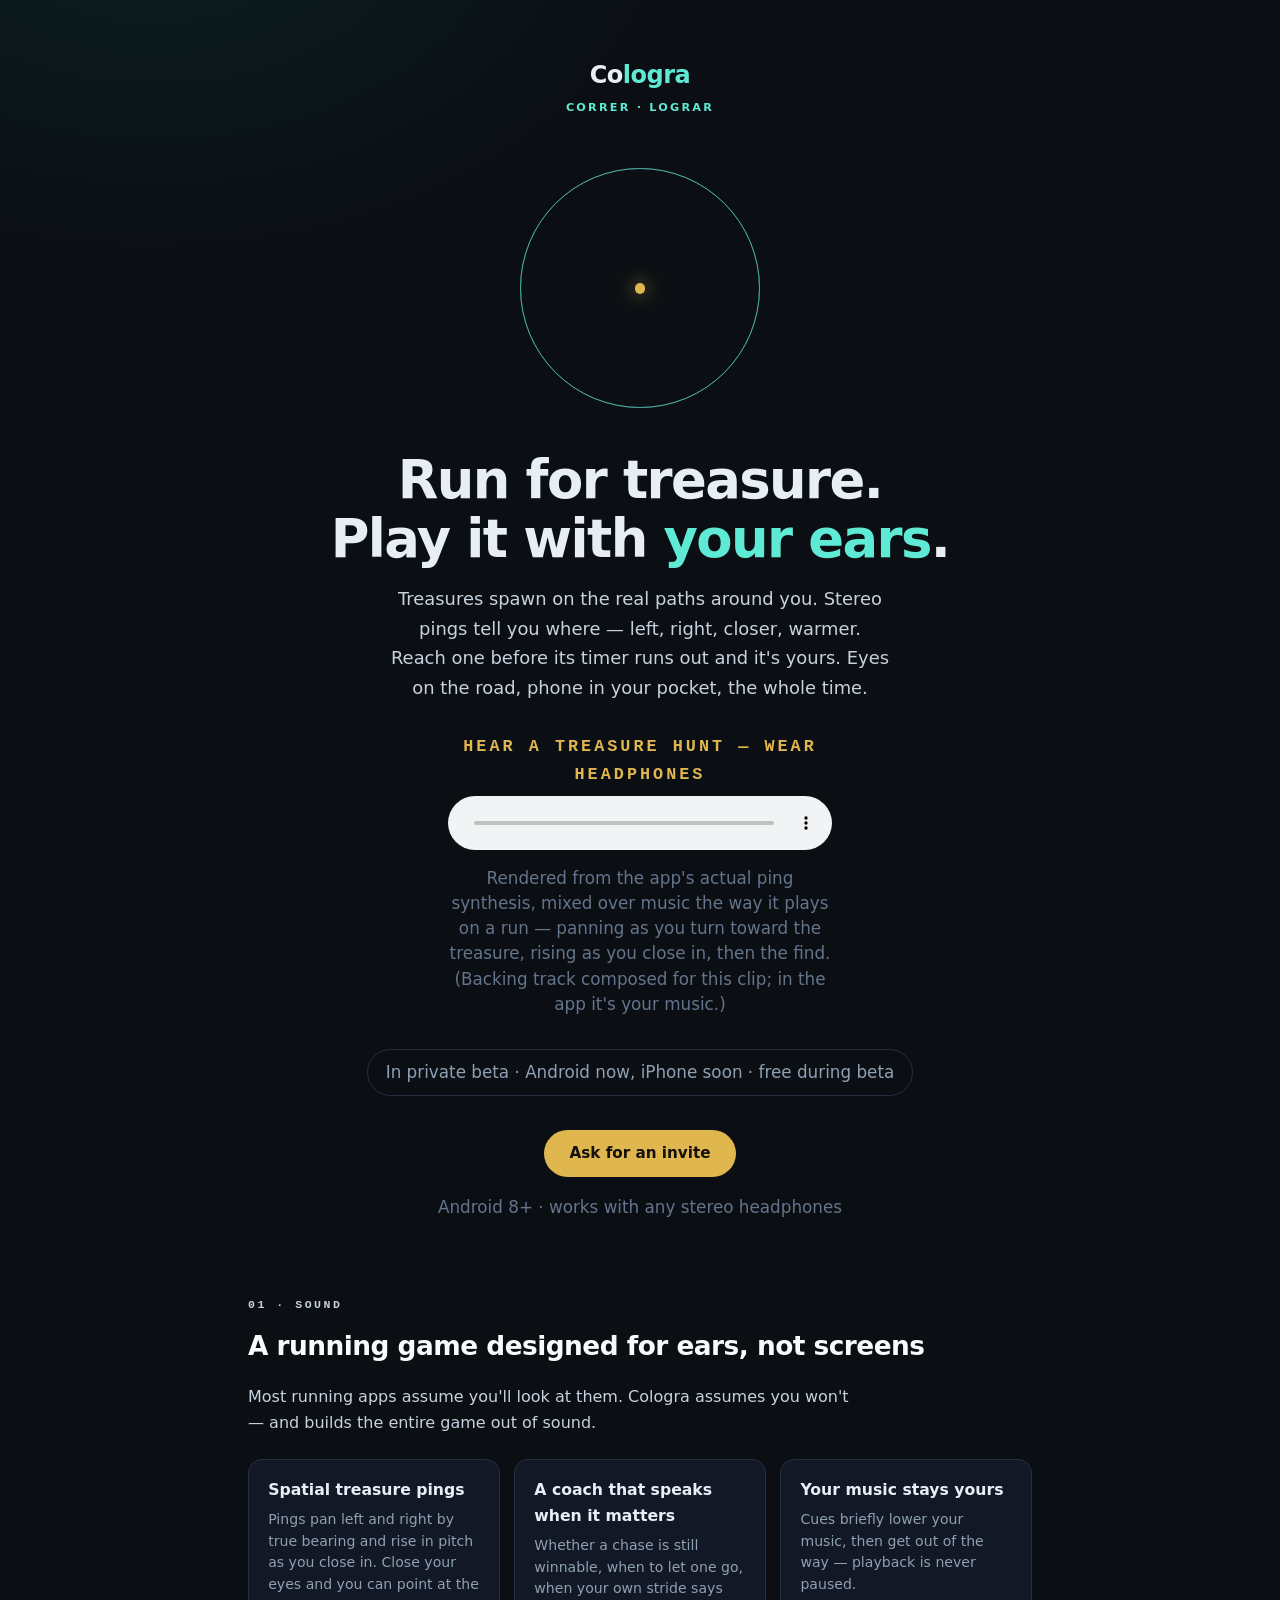
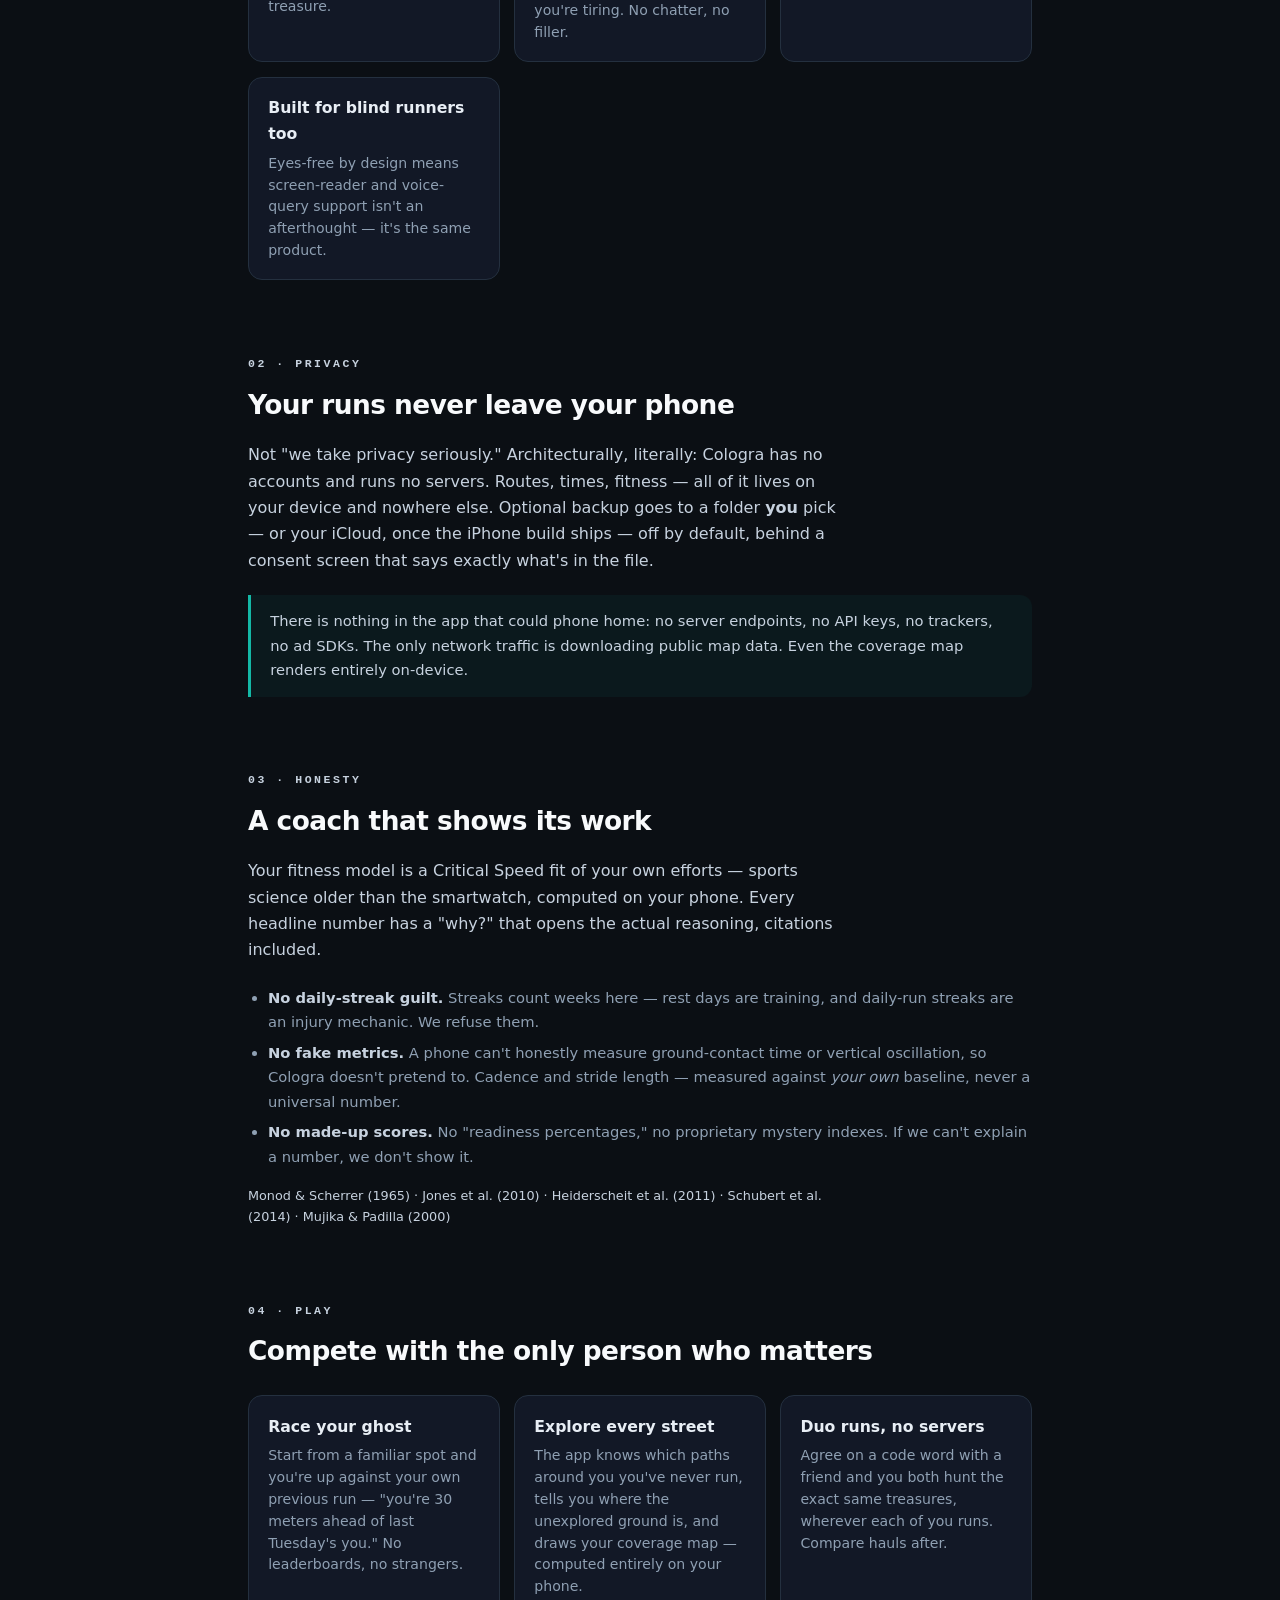
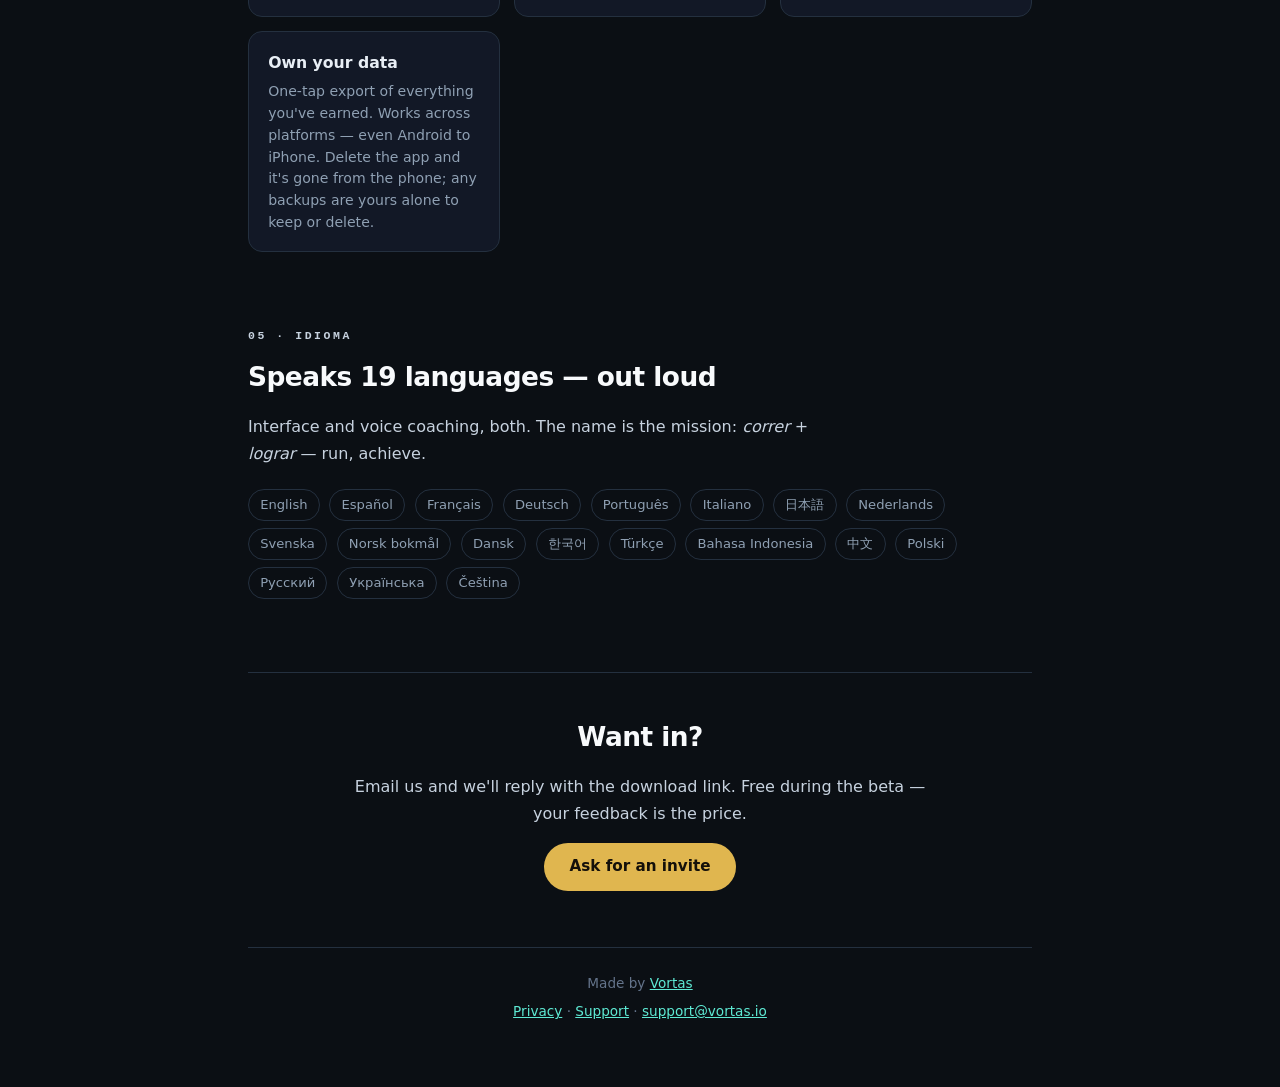
==== index.html @ 77802e65 "Revert demo to v2 (no voice) until a premium TTS voice is available" ====
<!doctype html>
<html lang="en" class="bp">
<head>
  <meta charset="utf-8">
  <meta name="viewport" content="width=device-width, initial-scale=1">
  <title>Cologra — Run for treasure. Play it with your ears.</title>
  <meta name="description" content="An audio-first running game: treasures on real paths, a coach that tells the truth, and a promise no big fitness app can make — your runs never leave your phone.">
  <link rel="icon" href="data:image/svg+xml,%3Csvg xmlns='http://www.w3.org/2000/svg' viewBox='0 0 32 32'%3E%3Ccircle cx='16' cy='16' r='13' fill='none' stroke='%235eead4' stroke-width='2'/%3E%3Ccircle cx='16' cy='16' r='7' fill='none' stroke='%235eead4' stroke-width='1.4' opacity='.5'/%3E%3Ccircle cx='16' cy='16' r='2.6' fill='%23e0b64f'/%3E%3C/svg%3E">
  <meta property="og:title" content="Cologra — Run for treasure. Play it with your ears.">
  <meta property="og:description" content="An audio-first running game: treasures on real paths, stereo pings that guide you in, and your runs never leave your phone.">
  <meta property="og:image" content="https://cologra.vortas.io/og.png">
  <meta property="og:url" content="https://cologra.vortas.io/">
  <meta name="twitter:card" content="summary_large_image">
  <link rel="stylesheet" href="/style.css">
</head>
<body>
<main>
  <header class="site" style="text-align:center">
    <a class="brand" href="/">Co<span>logra</span><span class="tagline">correr · lograr</span></a>
  </header>

  <div class="hero">
    <div class="radar" aria-hidden="true">
      <div class="ring"></div><div class="ring"></div><div class="ring"></div>
      <div class="dot"></div>
    </div>
    <h1>Run for treasure.<br>Play it with <em>your ears</em>.</h1>
    <p class="lede">Treasures spawn on the real paths around you. Stereo pings tell you where —
    left, right, closer, warmer. Reach one before its timer runs out and it's yours.
    Eyes on the road, phone in your pocket, the whole time.</p>
    <div class="demo">
      <p class="demo-label">Hear a treasure hunt — wear headphones</p>
      <audio controls preload="none" src="/demo.m4a"></audio>
      <p class="demo-sub">Rendered from the app's actual ping synthesis, mixed over music the way it plays on a run — panning as you turn toward the treasure, rising as you close in, then the find. (Backing track composed for this clip; in the app it's your music.)</p>
    </div>
    <p class="beta">In private beta · Android now, iPhone soon · free during beta</p>
    <p><a class="cta-btn" href="mailto:support@vortas.io?subject=Cologra%20beta%20invite&body=Phone%20model%3A%20%0AAndroid%20version%3A%20">Ask for an invite</a></p>
    <p class="reqs">Android 8+ · works with any stereo headphones</p>
  </div>

  <section class="block">
    <p class="eyebrow">01 · Sound</p>
    <h2>A running game designed for ears, not screens</h2>
    <p>Most running apps assume you'll look at them. Cologra assumes you won't — and builds
    the entire game out of sound.</p>
    <div class="cards">
      <div class="card"><h3>Spatial treasure pings</h3><p>Pings pan left and right by true bearing and rise in pitch as you close in. Close your eyes and you can point at the treasure.</p></div>
      <div class="card"><h3>A coach that speaks when it matters</h3><p>Whether a chase is still winnable, when to let one go, when your own stride says you're tiring. No chatter, no filler.</p></div>
      <div class="card"><h3>Your music stays yours</h3><p>Cues briefly lower your music, then get out of the way — playback is never paused.</p></div>
      <div class="card"><h3>Built for blind runners too</h3><p>Eyes-free by design means screen-reader and voice-query support isn't an afterthought — it's the same product.</p></div>
    </div>
  </section>

  <section class="block">
    <p class="eyebrow">02 · Privacy</p>
    <h2>Your runs never leave your phone</h2>
    <p>Not "we take privacy seriously." Architecturally, literally: Cologra has no accounts and
    runs no servers. Routes, times, fitness — all of it lives on your device and nowhere else.
    Optional backup goes to a folder <strong>you</strong> pick — or your iCloud, once the iPhone
    build ships — off by default, behind a consent screen that says exactly what's in the file.</p>
    <div class="proof">There is nothing in the app that could phone home: no server endpoints,
    no API keys, no trackers, no ad SDKs. The only network traffic is downloading public map
    data. Even the coverage map renders entirely on-device.</div>
  </section>

  <section class="block">
    <p class="eyebrow">03 · Honesty</p>
    <h2>A coach that shows its work</h2>
    <p>Your fitness model is a Critical Speed fit of your own efforts — sports science older than
    the smartwatch, computed on your phone. Every headline number has a "why?" that opens the
    actual reasoning, citations included.</p>
    <ul class="refuse">
      <li><strong>No daily-streak guilt.</strong> Streaks count weeks here — rest days are training, and daily-run streaks are an injury mechanic. We refuse them.</li>
      <li><strong>No fake metrics.</strong> A phone can't honestly measure ground-contact time or vertical oscillation, so Cologra doesn't pretend to. Cadence and stride length — measured against <em>your own</em> baseline, never a universal number.</li>
      <li><strong>No made-up scores.</strong> No "readiness percentages," no proprietary mystery indexes. If we can't explain a number, we don't show it.</li>
    </ul>
    <p class="cites">Monod &amp; Scherrer (1965) · Jones et al. (2010) · Heiderscheit et al. (2011) · Schubert et al. (2014) · Mujika &amp; Padilla (2000)</p>
  </section>

  <section class="block">
    <p class="eyebrow">04 · Play</p>
    <h2>Compete with the only person who matters</h2>
    <div class="cards">
      <div class="card"><h3>Race your ghost</h3><p>Start from a familiar spot and you're up against your own previous run — "you're 30 meters ahead of last Tuesday's you." No leaderboards, no strangers.</p></div>
      <div class="card"><h3>Explore every street</h3><p>The app knows which paths around you you've never run, tells you where the unexplored ground is, and draws your coverage map — computed entirely on your phone.</p></div>
      <div class="card"><h3>Duo runs, no servers</h3><p>Agree on a code word with a friend and you both hunt the exact same treasures, wherever each of you runs. Compare hauls after.</p></div>
      <div class="card"><h3>Own your data</h3><p>One-tap export of everything you've earned. Works across platforms — even Android to iPhone. Delete the app and it's gone from the phone; any backups are yours alone to keep or delete.</p></div>
    </div>
  </section>

  <section class="block">
    <p class="eyebrow">05 · Idioma</p>
    <h2>Speaks 19 languages — out loud</h2>
    <p>Interface and voice coaching, both. The name is the mission: <em>correr</em> + <em>lograr</em> — run, achieve.</p>
    <div class="langs">
      <span>English</span><span>Español</span><span>Français</span><span>Deutsch</span><span>Português</span>
      <span>Italiano</span><span>日本語</span><span>Nederlands</span><span>Svenska</span><span>Norsk bokmål</span>
      <span>Dansk</span><span>한국어</span><span>Türkçe</span><span>Bahasa Indonesia</span><span>中文</span>
      <span>Polski</span><span>Русский</span><span>Українська</span><span>Čeština</span>
    </div>
  </section>

  <section class="block closing">
    <h2>Want in?</h2>
    <p>Email us and we'll reply with the download link. Free during the beta — your feedback is the price.</p>
    <p><a class="cta-btn" href="mailto:support@vortas.io?subject=Cologra%20beta%20invite&body=Phone%20model%3A%20%0AAndroid%20version%3A%20">Ask for an invite</a></p>
  </section>

  <footer>
    <p>Made by <a href="https://vortas.io">Vortas</a></p>
    <a href="/privacy/">Privacy</a> · <a href="/support/">Support</a> · <a href="mailto:support@vortas.io">support@vortas.io</a>
  </footer>
</main>
</body>
</html>
---- style.css ----
/* Cologra site — mirrors the app theme (packages/shared/src/theme.ts).
   Design: dark field, teal = motion, gold = treasure. One bold move (the radar hero);
   everything else quiet. System stack + mono eyebrows; no webfonts, no external assets. */
:root {
  --bg: #0b0f14; --bg-deep: #0a0e13; --surface: #121826; --line: #24303f;
  --ink: #e8eef5; --ink-soft: #c7d2df; --dim: #8fa0b3; --faint: #64748b;
  --teal: #14b8a6; --teal-bright: #5eead4; --gold: #e0b64f;
}
* { box-sizing: border-box; }
html { scroll-behavior: smooth; }
html, body { margin: 0; padding: 0; }
body {
  background: var(--bg); color: var(--ink);
  font-family: system-ui, -apple-system, 'Segoe UI', Roboto, sans-serif;
  line-height: 1.65;
  background-image: radial-gradient(55rem 38rem at 12% -12%, rgba(20, 184, 166, 0.10), transparent 60%);
  background-attachment: fixed;
}
main { max-width: 46rem; margin: 0 auto; padding: 3.5rem 1.5rem 4rem; }
a { color: var(--teal-bright); }
.brand { text-decoration: none; color: var(--ink); font-weight: 700; font-size: 1.5rem; letter-spacing: -0.02em; }
.brand span { color: var(--teal-bright); }
.tagline { display: block; font-size: 0.7rem; font-weight: 600; letter-spacing: 0.2em; text-transform: uppercase; color: rgba(45, 212, 191, 0.8); margin-top: 0.2rem; }
header.site { margin-bottom: 2.5rem; }
h1 { font-size: 2rem; letter-spacing: -0.02em; margin: 0 0 0.25rem; }
.updated { color: var(--dim); font-size: 0.85rem; margin: 0 0 2.5rem; }
h2 { font-size: 1.1rem; margin: 2.2rem 0 0.5rem; color: #f8fafc; }
ul { padding-left: 1.25rem; margin: 0.5rem 0; }
li { margin-top: 0.4rem; }
footer { margin-top: 3.5rem; border-top: 1px solid var(--line); padding-top: 1.5rem; font-size: 0.85rem; color: var(--faint); }
.hero p { font-size: 1.05rem; }
.quiet { color: var(--dim); }

/* ── Brand page ─────────────────────────────────────────────────────────── */
.bp main { max-width: 52rem; }
.radar { position: relative; margin: 3.2rem auto 2.6rem; width: 15rem; height: 15rem; }
.radar .ring { position: absolute; inset: 0; border: 1px solid rgba(94, 234, 212, 0.35); border-radius: 50%; animation: ping 3.2s cubic-bezier(0.2, 0.6, 0.4, 1) infinite; }
.radar .ring:nth-child(2) { animation-delay: 1.07s; }
.radar .ring:nth-child(3) { animation-delay: 2.14s; }
.radar .dot { position: absolute; left: 50%; top: 50%; width: 0.65rem; height: 0.65rem; margin: -0.325rem; border-radius: 50%; background: var(--gold); box-shadow: 0 0 18px rgba(224, 182, 79, 0.8); }
@keyframes ping { 0% { transform: scale(0.08); opacity: 0.9; } 80% { opacity: 0.12; } 100% { transform: scale(1); opacity: 0; } }
@media (prefers-reduced-motion: reduce) { .radar .ring { animation: none; opacity: 0.25; transform: scale(0.55); } .radar .ring:nth-child(2) { transform: scale(0.8); } .radar .ring:nth-child(3) { transform: scale(1); } }
.bp .hero { text-align: center; }
.bp .hero h1 { font-size: clamp(2.2rem, 6vw, 3.3rem); line-height: 1.12; letter-spacing: -0.03em; margin: 0 0 1rem; text-wrap: balance; }
.bp .hero h1 em { font-style: normal; color: var(--teal-bright); }
.bp .hero .lede { font-size: 1.12rem; color: var(--ink-soft); max-width: 34rem; margin: 0 auto; text-wrap: balance; }
.beta { display: inline-block; margin-top: 1.6rem; padding: 0.55rem 1.1rem; border: 1px solid var(--line); border-radius: 999px; color: var(--dim); font-size: 0.85rem; }
.beta a { text-decoration: none; font-weight: 600; }
.eyebrow { font-family: ui-monospace, 'SF Mono', Menlo, monospace; font-size: 0.72rem; font-weight: 600; letter-spacing: 0.22em; text-transform: uppercase; color: var(--teal); margin: 0 0 0.6rem; }
section.block { margin-top: 4.6rem; }
section.block h2 { font-size: 1.65rem; letter-spacing: -0.02em; margin: 0 0 0.8rem; text-wrap: balance; }
section.block > p { color: var(--ink-soft); max-width: 38rem; }
.cards { display: grid; grid-template-columns: repeat(auto-fit, minmax(14.5rem, 1fr)); gap: 0.9rem; margin-top: 1.4rem; }
.card { background: var(--surface); border: 1px solid var(--line); border-radius: 14px; padding: 1.1rem 1.2rem; }
.card h3 { margin: 0 0 0.35rem; font-size: 0.98rem; color: var(--ink); }
.card p { margin: 0; font-size: 0.88rem; color: var(--dim); line-height: 1.55; }
.proof { border-left: 3px solid var(--teal); background: rgba(20, 184, 166, 0.06); border-radius: 0 12px 12px 0; padding: 0.9rem 1.2rem; margin-top: 1.3rem; font-size: 0.92rem; color: var(--ink-soft); }
.proof code { font-family: ui-monospace, 'SF Mono', Menlo, monospace; font-size: 0.85em; color: var(--teal-bright); }
.cites { margin-top: 1rem; font-size: 0.8rem; color: var(--faint); }
.langs { margin-top: 1.4rem; display: flex; flex-wrap: wrap; gap: 0.45rem 0.6rem; }
.langs span { border: 1px solid var(--line); border-radius: 999px; padding: 0.25rem 0.7rem; font-size: 0.82rem; color: var(--dim); }
.refuse { margin-top: 1.4rem; }
.refuse li { color: var(--dim); font-size: 0.92rem; }
.refuse li strong { color: var(--ink-soft); font-weight: 600; }
.bp footer { text-align: center; }
.cta-btn { display: inline-block; background: var(--gold); color: #14100a; font-weight: 700; font-size: 0.95rem; text-decoration: none; border-radius: 999px; padding: 0.7rem 1.6rem; }
.cta-btn:hover { filter: brightness(1.08); }
.reqs { color: var(--faint); font-size: 0.78rem; margin-top: 0.7rem; }
.closing { text-align: center; border-top: 1px solid var(--line); padding-top: 2.6rem; }
.closing p { margin-left: auto; margin-right: auto; }
.bp footer p { margin: 0 0 0.4rem; }
.demo { margin: 1.9rem auto 0.4rem; max-width: 24rem; }
.demo-label { font-family: ui-monospace, 'SF Mono', Menlo, monospace; font-size: 0.72rem; font-weight: 600; letter-spacing: 0.18em; text-transform: uppercase; color: var(--gold); margin: 0 0 0.5rem; }
.demo audio { width: 100%; }
.demo-sub { color: var(--faint); font-size: 0.76rem; margin: 0.45rem 0 0; line-height: 1.5; }
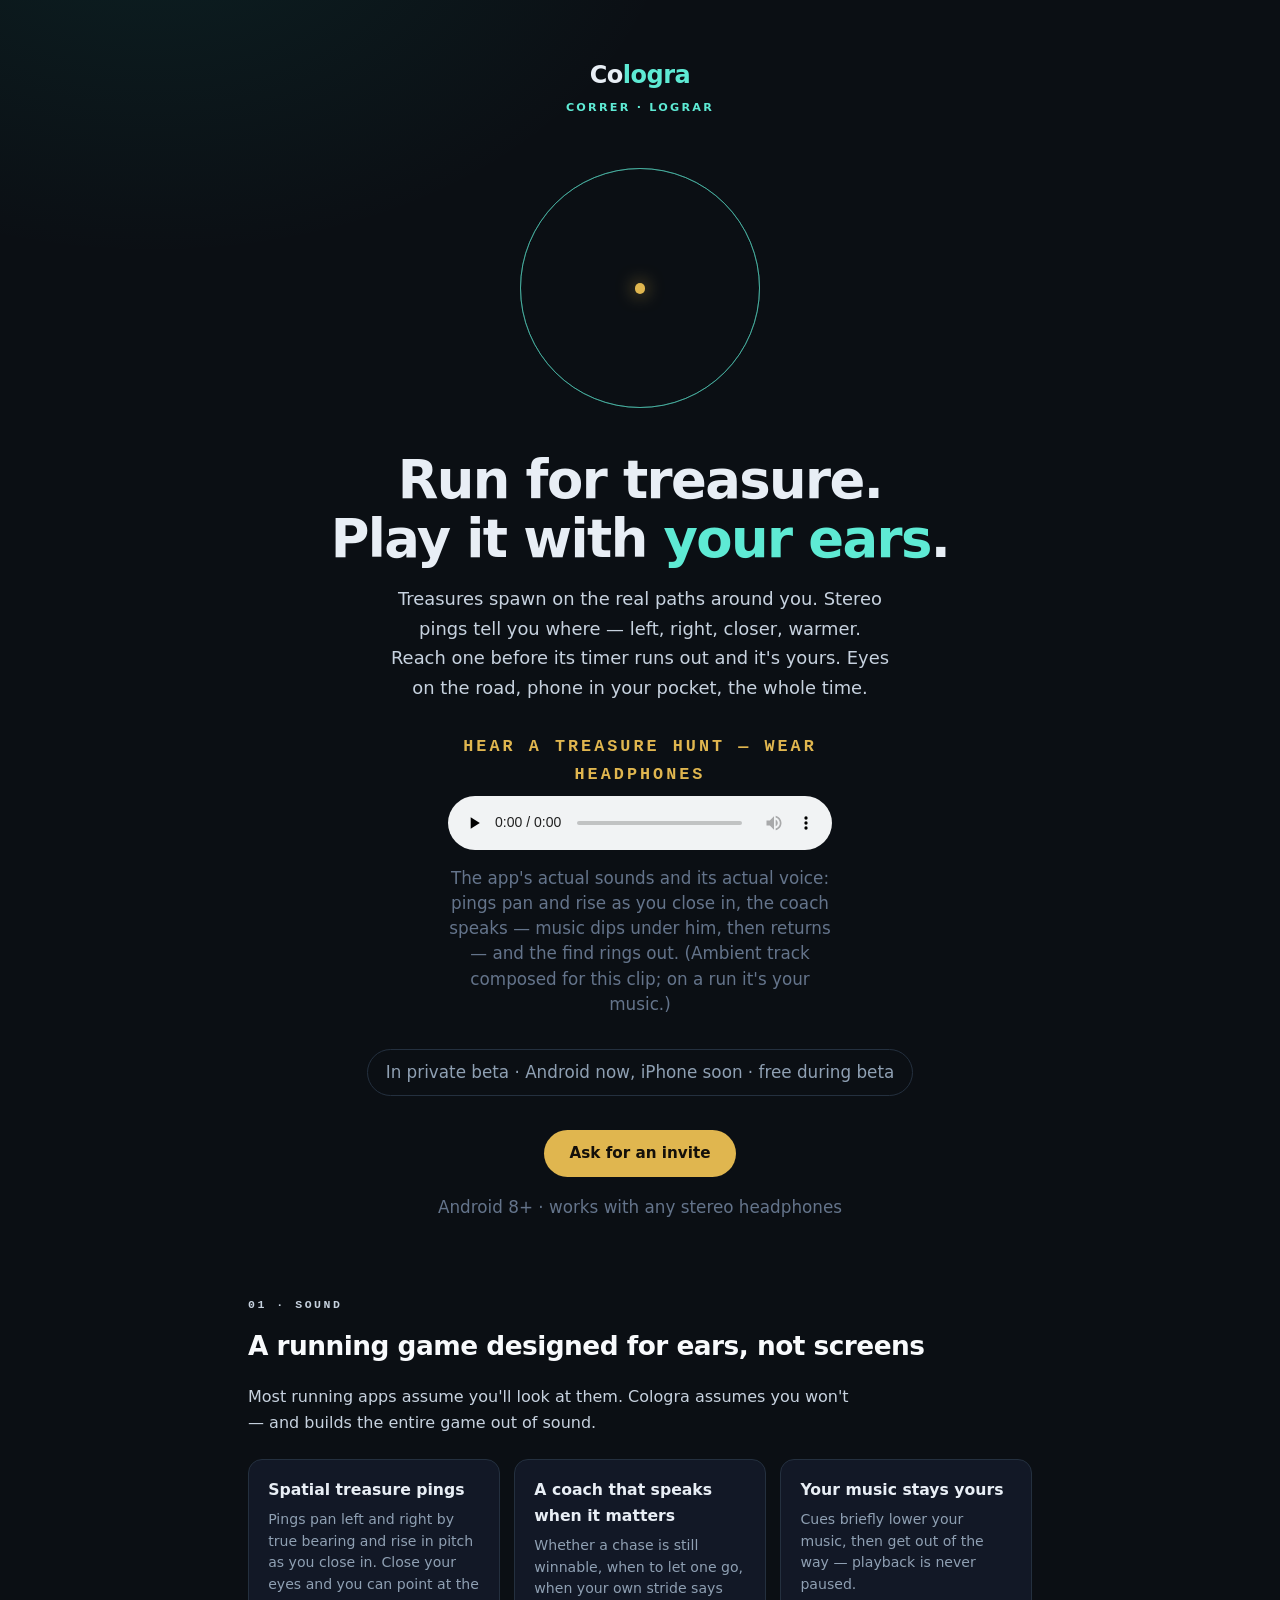
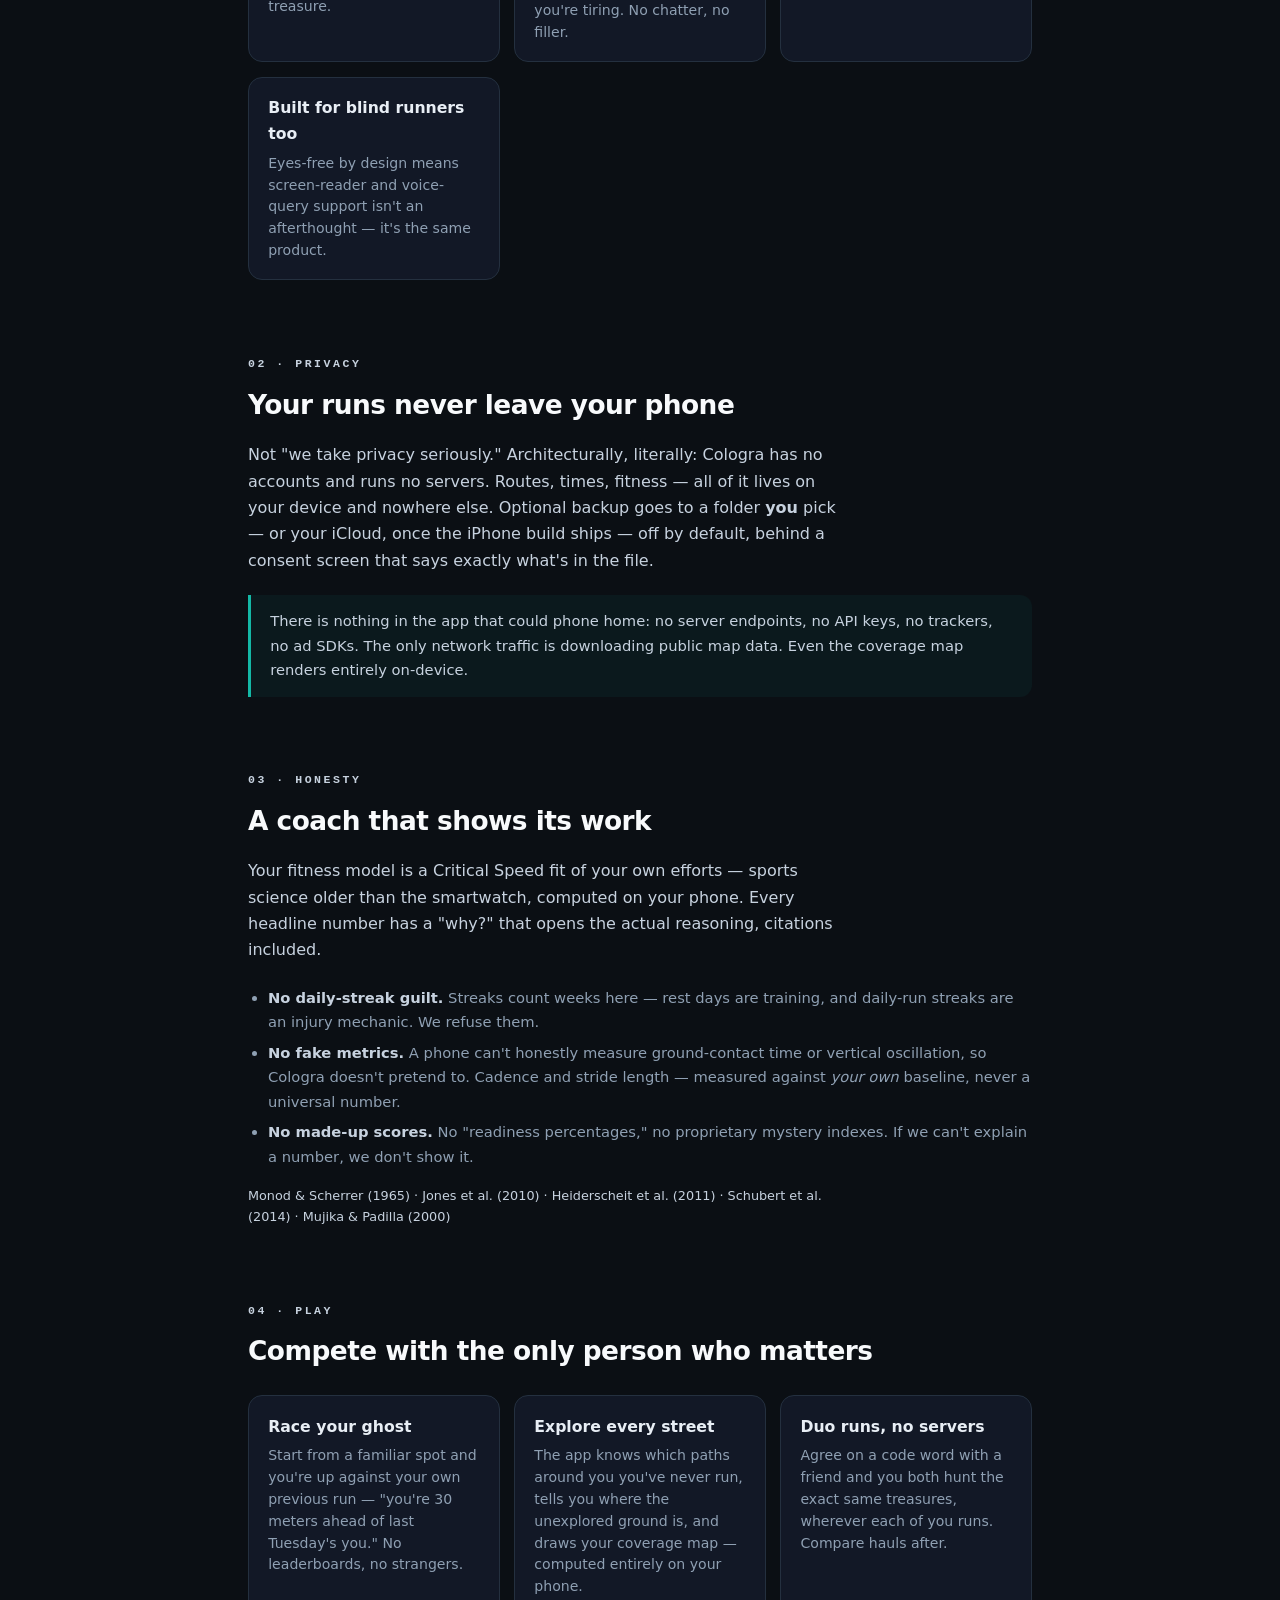
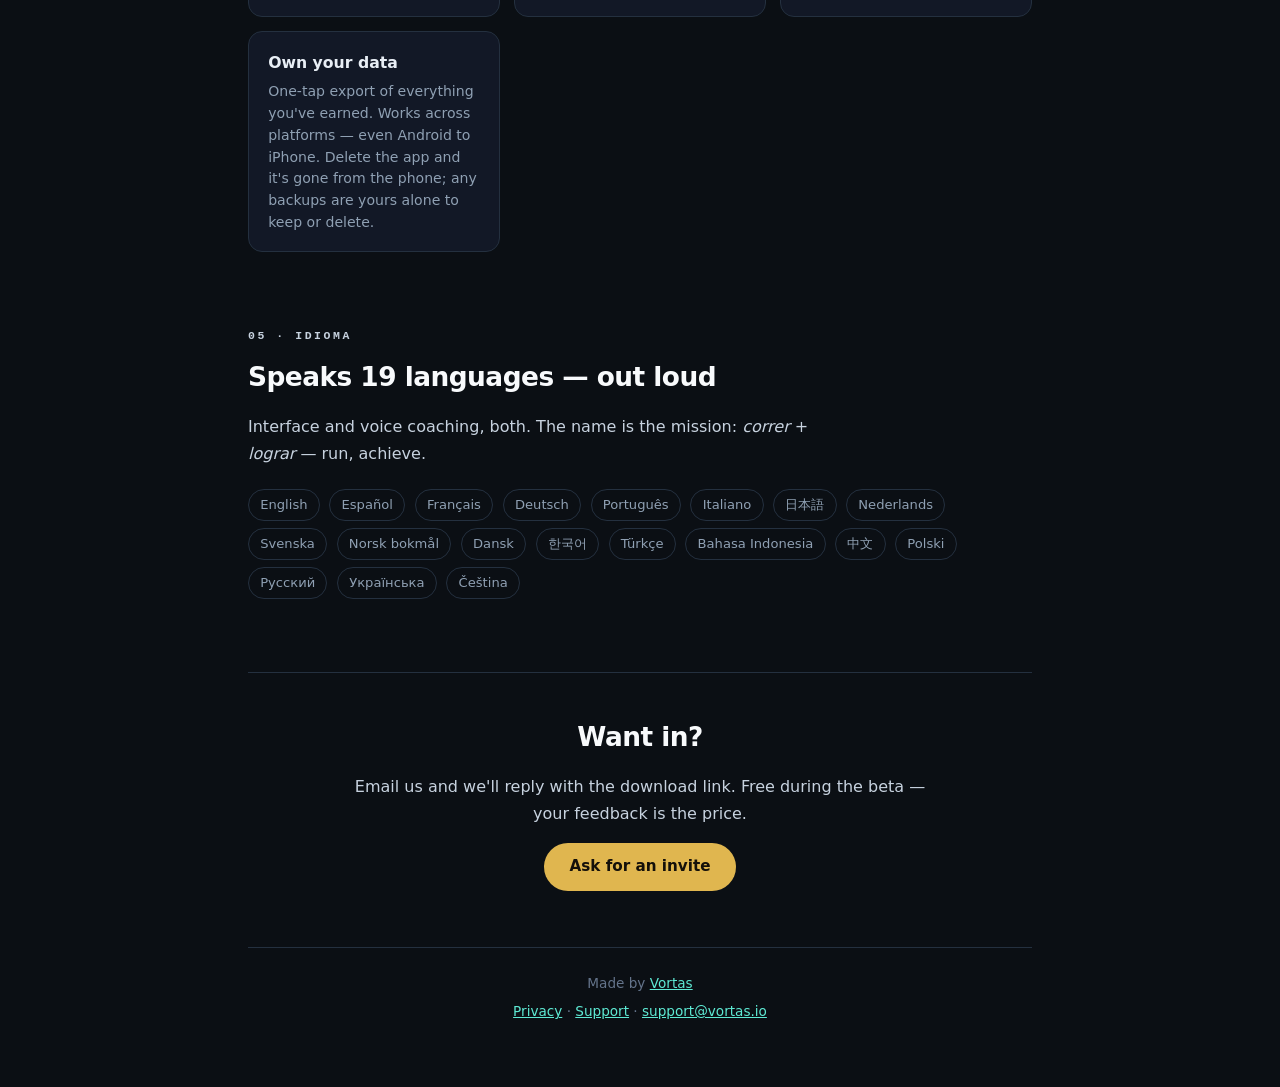
==== commit a10e9518: "Demo v4: ambient bed (pings unmasked) + the app's real neural coach voice" ====
--- a/index.html
+++ b/index.html
@@ -31,7 +31,7 @@
     <div class="demo">
       <p class="demo-label">Hear a treasure hunt — wear headphones</p>
       <audio controls preload="none" src="/demo.m4a"></audio>
-      <p class="demo-sub">Rendered from the app's actual ping synthesis, mixed over music the way it plays on a run — panning as you turn toward the treasure, rising as you close in, then the find. (Backing track composed for this clip; in the app it's your music.)</p>
+      <p class="demo-sub">The app's actual sounds and its actual voice: pings pan and rise as you close in, the coach speaks — music dips under him, then returns — and the find rings out. (Ambient track composed for this clip; on a run it's your music.)</p>
     </div>
     <p class="beta">In private beta · Android now, iPhone soon · free during beta</p>
     <p><a class="cta-btn" href="mailto:support@vortas.io?subject=Cologra%20beta%20invite&body=Phone%20model%3A%20%0AAndroid%20version%3A%20">Ask for an invite</a></p>
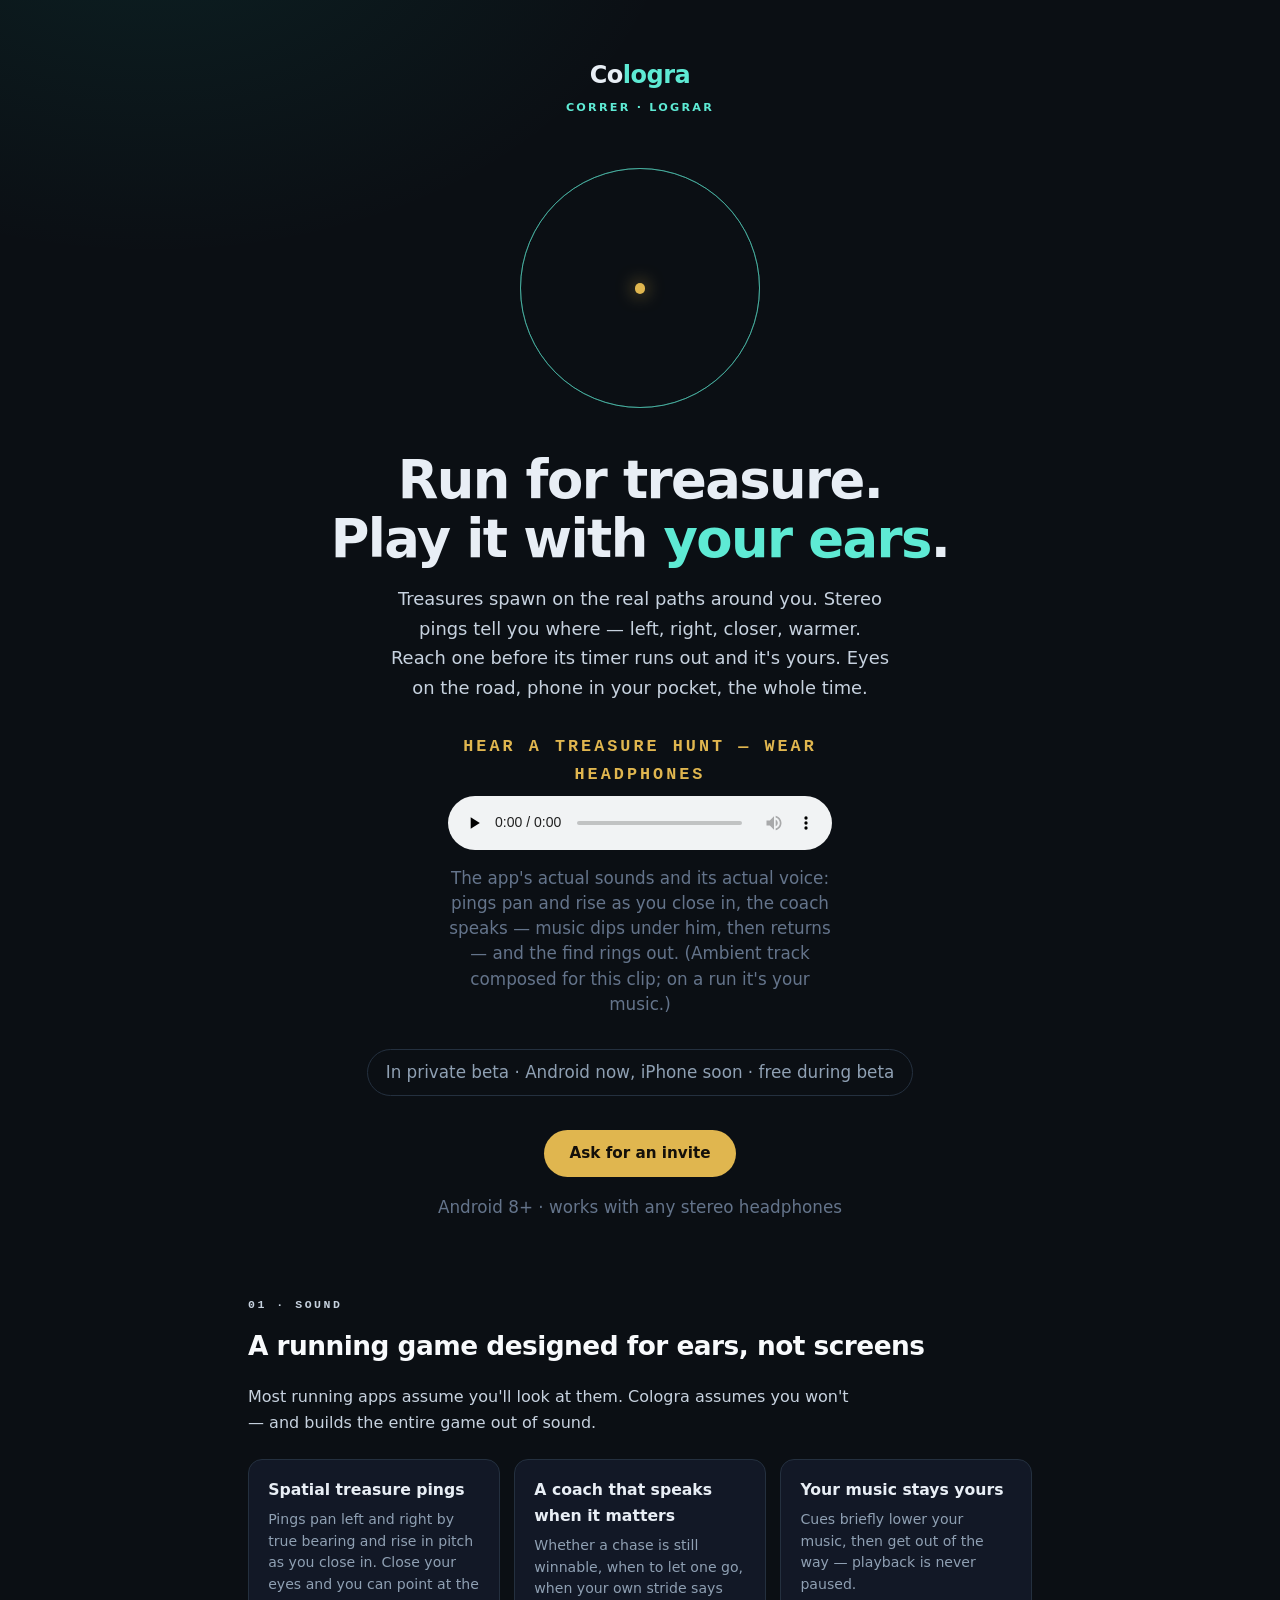
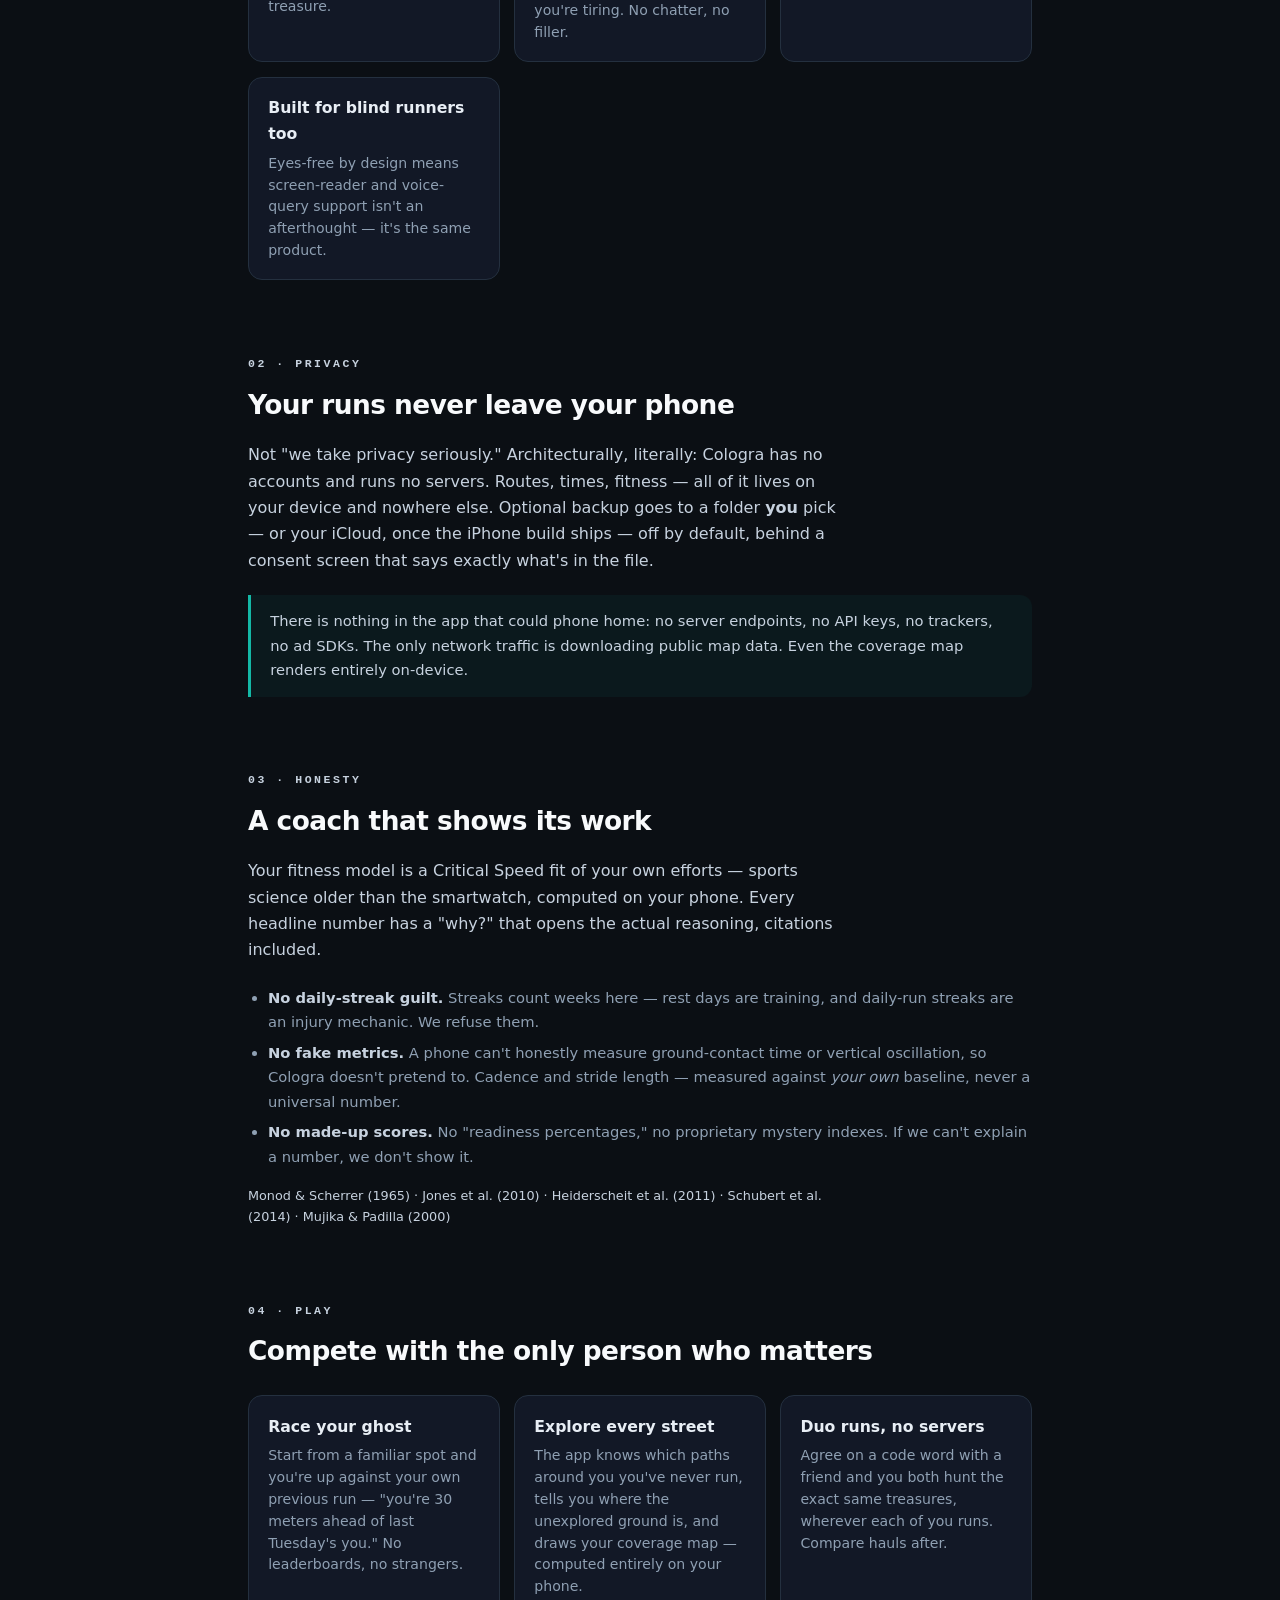
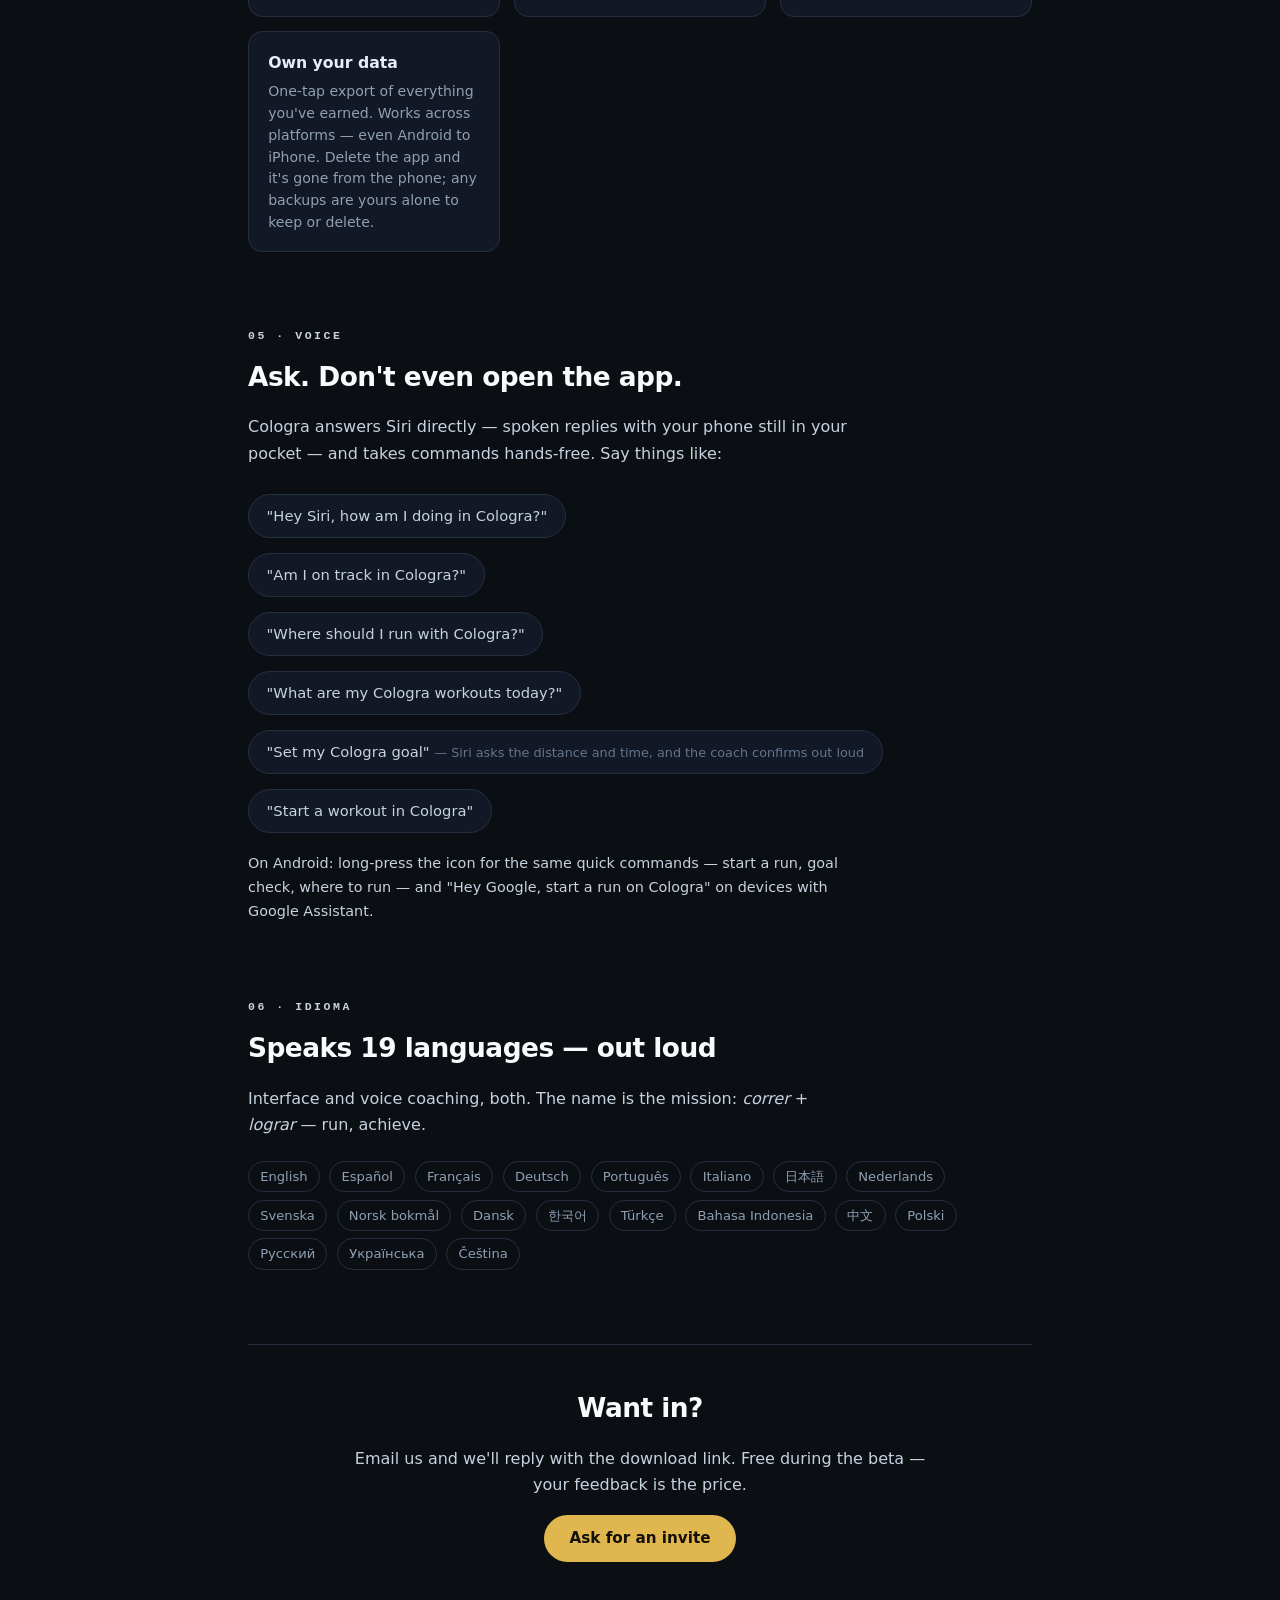
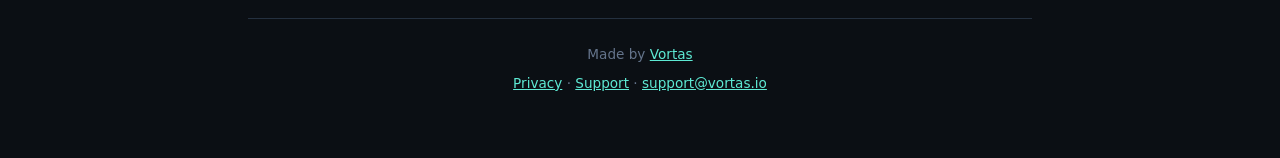
==== commit 724d705e: "Voice section: Siri utterances + Android equivalents" ====
--- a/index.html
+++ b/index.html
@@ -89,7 +89,24 @@
   </section>
 
   <section class="block">
-    <p class="eyebrow">05 · Idioma</p>
+    <p class="eyebrow">05 · Voice</p>
+    <h2>Ask. Don't even open the app.</h2>
+    <p>Cologra answers Siri directly — spoken replies with your phone still in your pocket —
+    and takes commands hands-free. Say things like:</p>
+    <ul class="utters">
+      <li>"Hey Siri, how am I doing in Cologra?"</li>
+      <li>"Am I on track in Cologra?"</li>
+      <li>"Where should I run with Cologra?"</li>
+      <li>"What are my Cologra workouts today?"</li>
+      <li>"Set my Cologra goal" <span class="utter-note">— Siri asks the distance and time, and the coach confirms out loud</span></li>
+      <li>"Start a workout in Cologra"</li>
+    </ul>
+    <p class="utter-android">On Android: long-press the icon for the same quick commands — start a run,
+    goal check, where to run — and "Hey Google, start a run on Cologra" on devices with Google Assistant.</p>
+  </section>
+
+  <section class="block">
+    <p class="eyebrow">06 · Idioma</p>
     <h2>Speaks 19 languages — out loud</h2>
     <p>Interface and voice coaching, both. The name is the mission: <em>correr</em> + <em>lograr</em> — run, achieve.</p>
     <div class="langs">
--- a/style.css
+++ b/style.css
@@ -73,3 +73,7 @@
 .demo-label { font-family: ui-monospace, 'SF Mono', Menlo, monospace; font-size: 0.72rem; font-weight: 600; letter-spacing: 0.18em; text-transform: uppercase; color: var(--gold); margin: 0 0 0.5rem; }
 .demo audio { width: 100%; }
 .demo-sub { color: var(--faint); font-size: 0.76rem; margin: 0.45rem 0 0; line-height: 1.5; }
+.utters { list-style: none; padding: 0; margin: 1.3rem 0 0; display: grid; gap: 0.55rem; }
+.utters li { background: var(--surface); border: 1px solid var(--line); border-radius: 999px; padding: 0.55rem 1.1rem; font-size: 0.92rem; color: var(--ink-soft); width: fit-content; max-width: 100%; }
+.utter-note { color: var(--faint); font-size: 0.8rem; }
+.utter-android { margin-top: 1.2rem; color: var(--dim); font-size: 0.9rem; max-width: 38rem; }
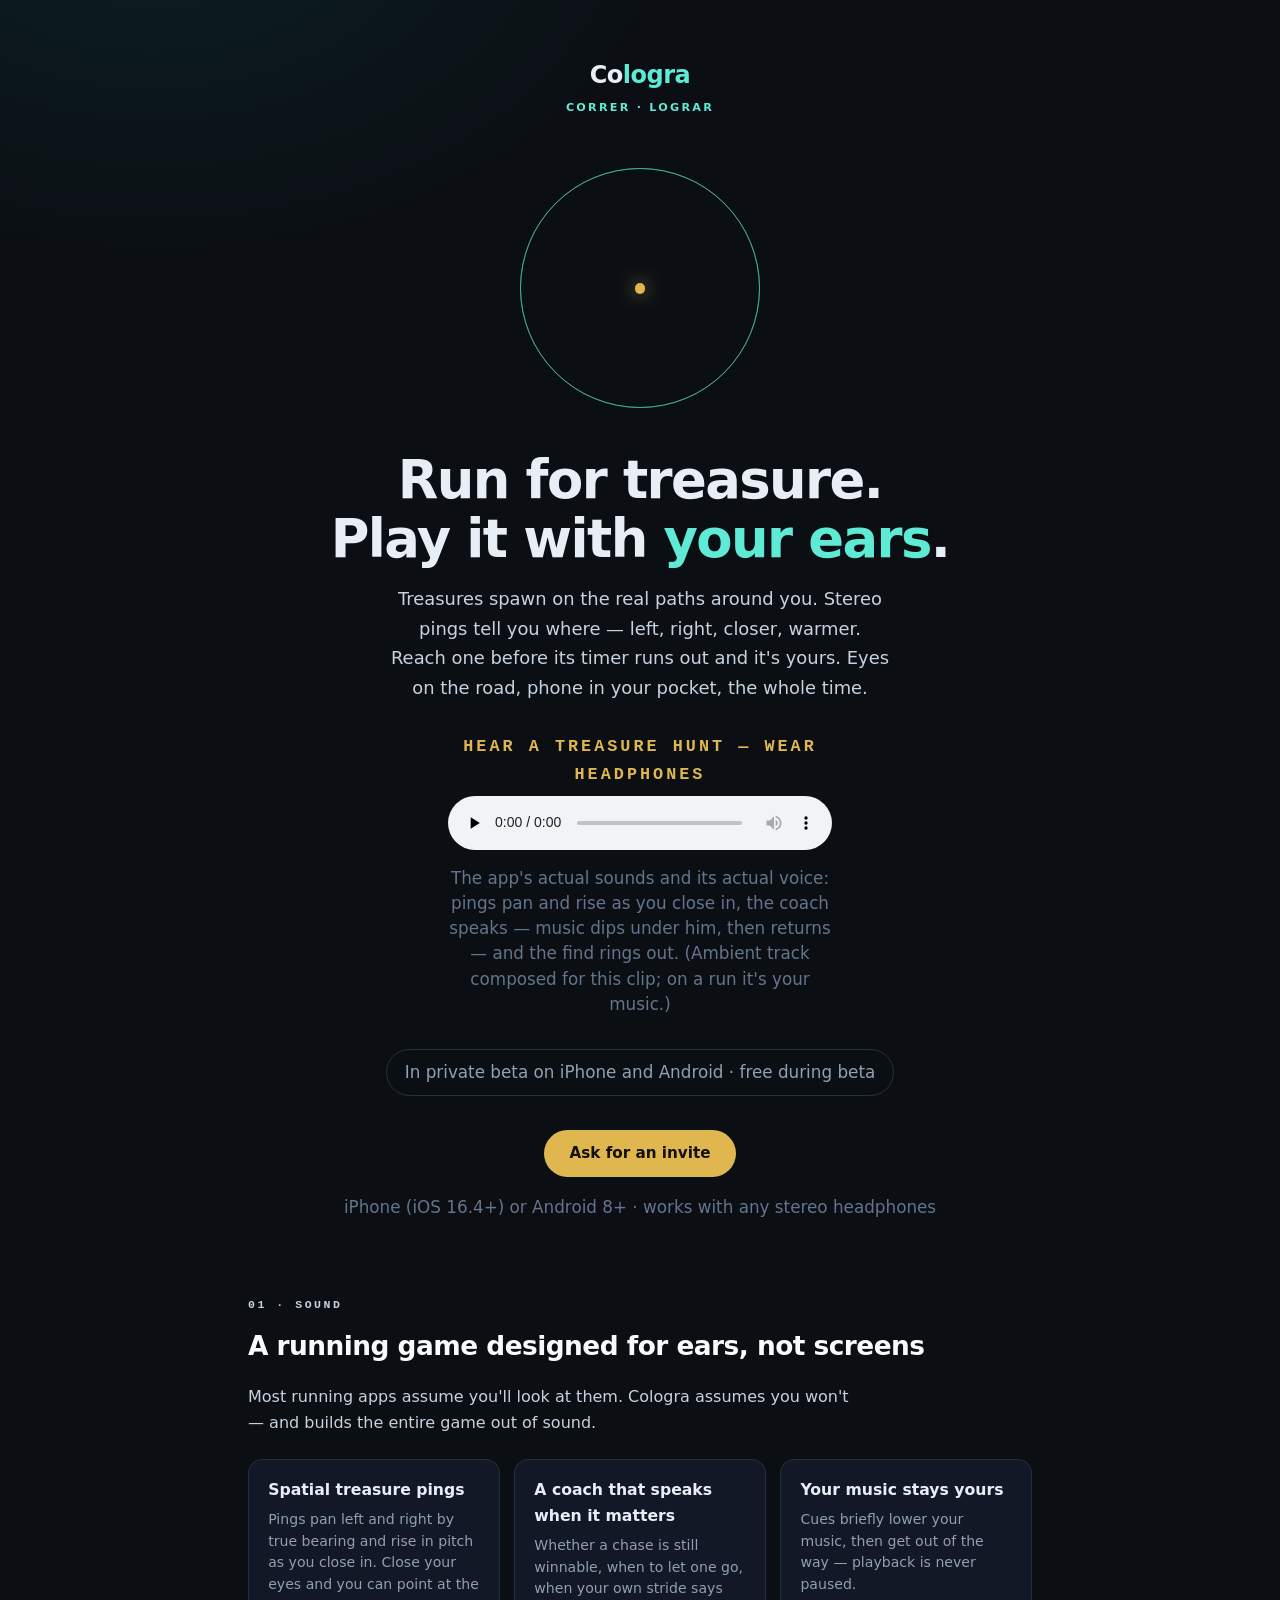
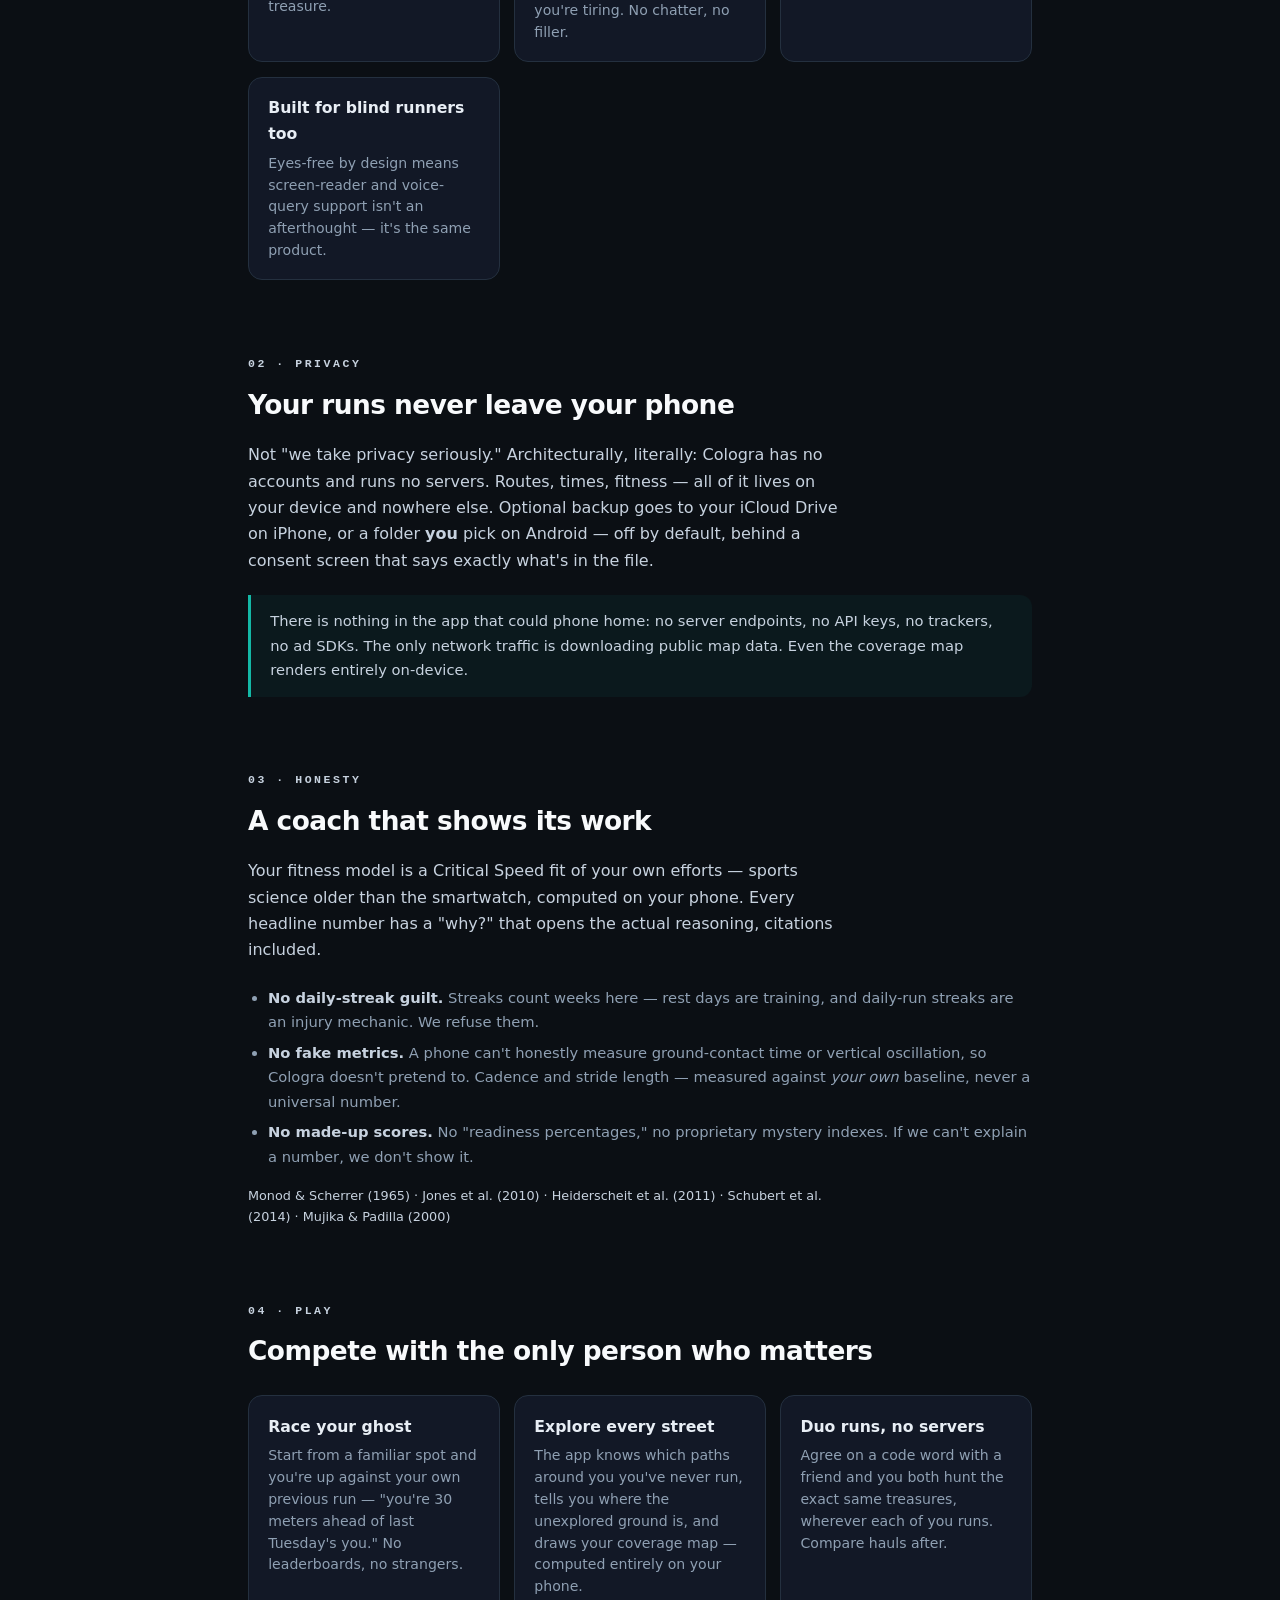
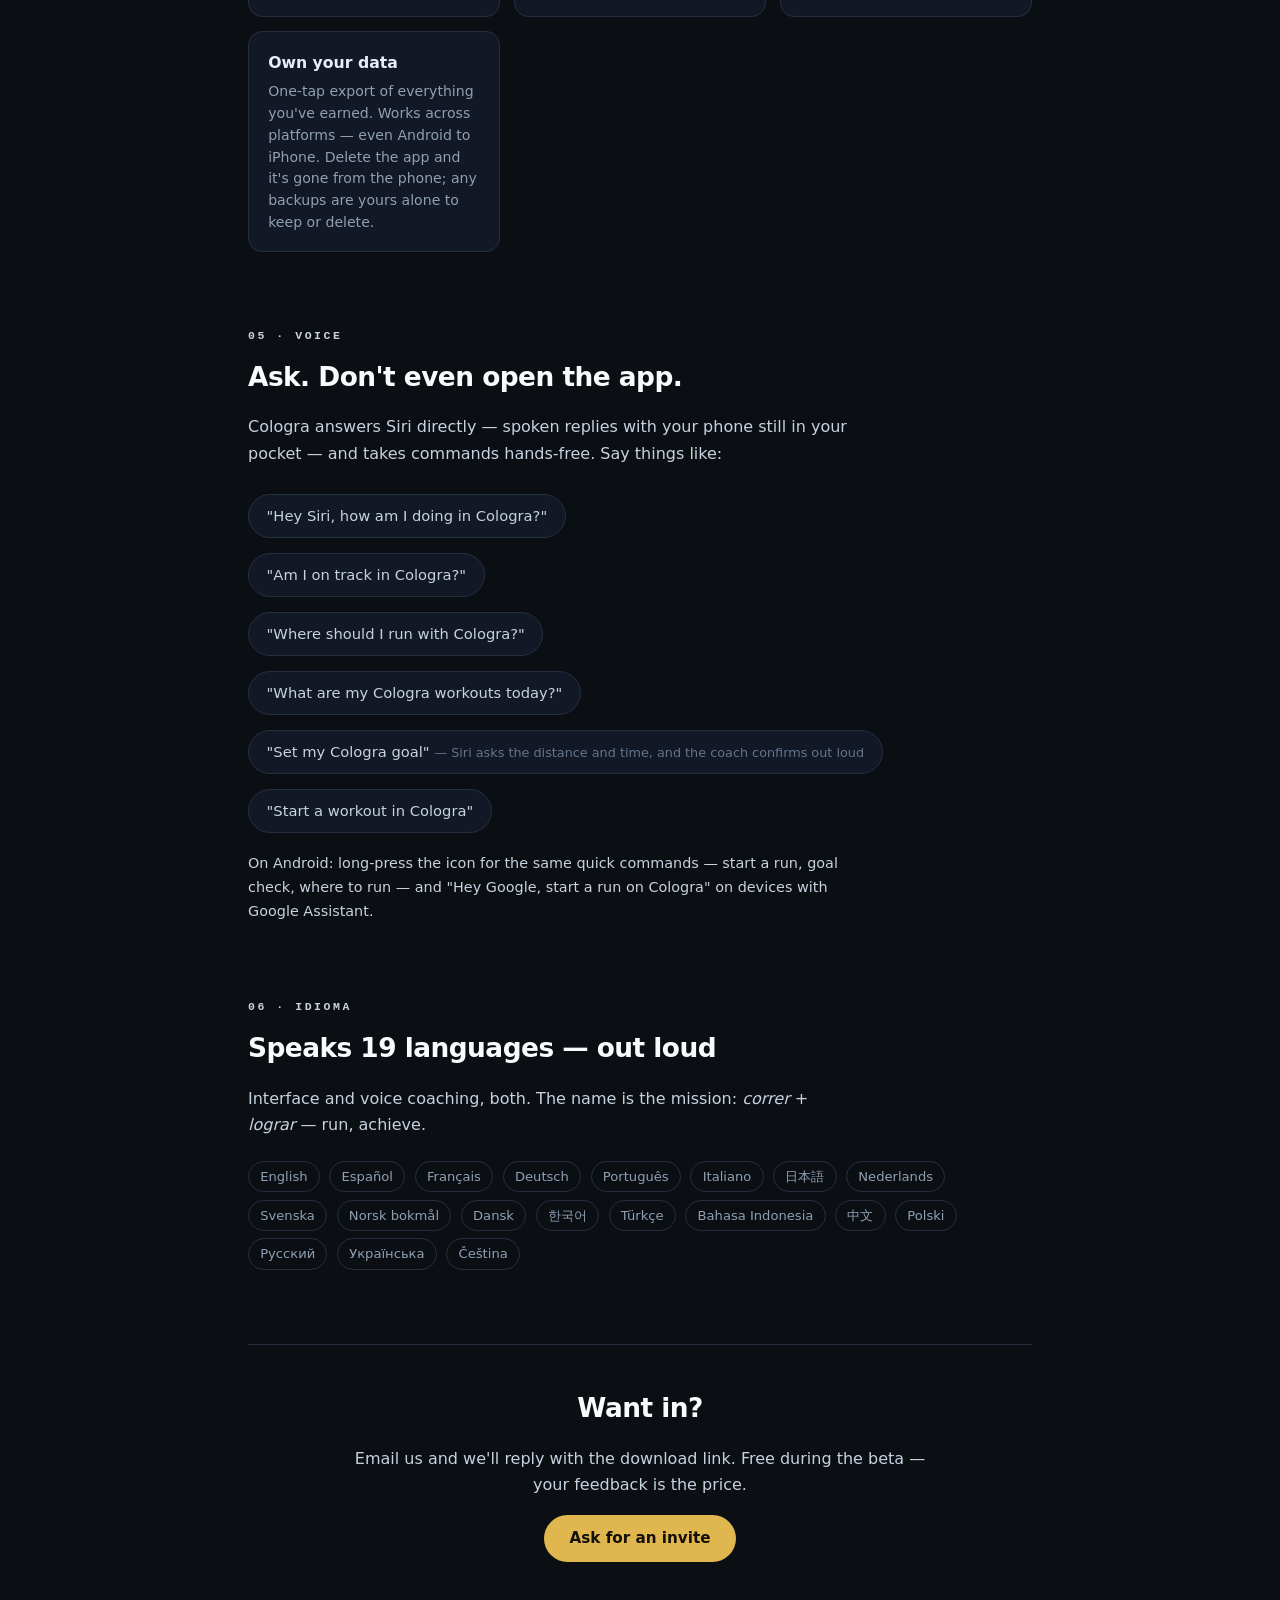
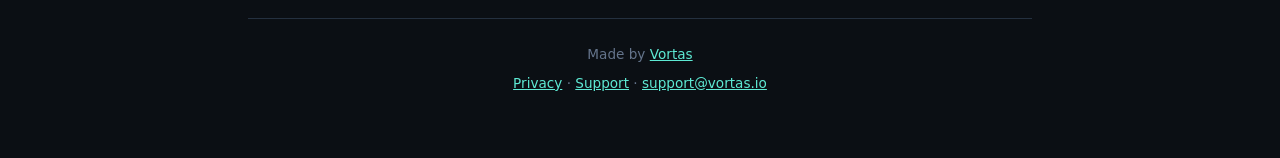
==== commit 96be1474: "Accuracy pass: iPhone is here — beta on both platforms, real requirements, symmetric backup claims" ====
--- a/index.html
+++ b/index.html
@@ -33,9 +33,9 @@
       <audio controls preload="none" src="/demo.m4a"></audio>
       <p class="demo-sub">The app's actual sounds and its actual voice: pings pan and rise as you close in, the coach speaks — music dips under him, then returns — and the find rings out. (Ambient track composed for this clip; on a run it's your music.)</p>
     </div>
-    <p class="beta">In private beta · Android now, iPhone soon · free during beta</p>
-    <p><a class="cta-btn" href="mailto:support@vortas.io?subject=Cologra%20beta%20invite&body=Phone%20model%3A%20%0AAndroid%20version%3A%20">Ask for an invite</a></p>
-    <p class="reqs">Android 8+ · works with any stereo headphones</p>
+    <p class="beta">In private beta on iPhone and Android · free during beta</p>
+    <p><a class="cta-btn" href="mailto:support@vortas.io?subject=Cologra%20beta%20invite&body=Phone%20model%3A%20%0AiPhone%20or%20Android%3A%20">Ask for an invite</a></p>
+    <p class="reqs">iPhone (iOS 16.4+) or Android 8+ · works with any stereo headphones</p>
   </div>
 
   <section class="block">
@@ -56,8 +56,8 @@
     <h2>Your runs never leave your phone</h2>
     <p>Not "we take privacy seriously." Architecturally, literally: Cologra has no accounts and
     runs no servers. Routes, times, fitness — all of it lives on your device and nowhere else.
-    Optional backup goes to a folder <strong>you</strong> pick — or your iCloud, once the iPhone
-    build ships — off by default, behind a consent screen that says exactly what's in the file.</p>
+    Optional backup goes to your iCloud Drive on iPhone, or a folder <strong>you</strong> pick on
+    Android — off by default, behind a consent screen that says exactly what's in the file.</p>
     <div class="proof">There is nothing in the app that could phone home: no server endpoints,
     no API keys, no trackers, no ad SDKs. The only network traffic is downloading public map
     data. Even the coverage map renders entirely on-device.</div>
@@ -120,7 +120,7 @@
   <section class="block closing">
     <h2>Want in?</h2>
     <p>Email us and we'll reply with the download link. Free during the beta — your feedback is the price.</p>
-    <p><a class="cta-btn" href="mailto:support@vortas.io?subject=Cologra%20beta%20invite&body=Phone%20model%3A%20%0AAndroid%20version%3A%20">Ask for an invite</a></p>
+    <p><a class="cta-btn" href="mailto:support@vortas.io?subject=Cologra%20beta%20invite&body=Phone%20model%3A%20%0AiPhone%20or%20Android%3A%20">Ask for an invite</a></p>
   </section>
 
   <footer>
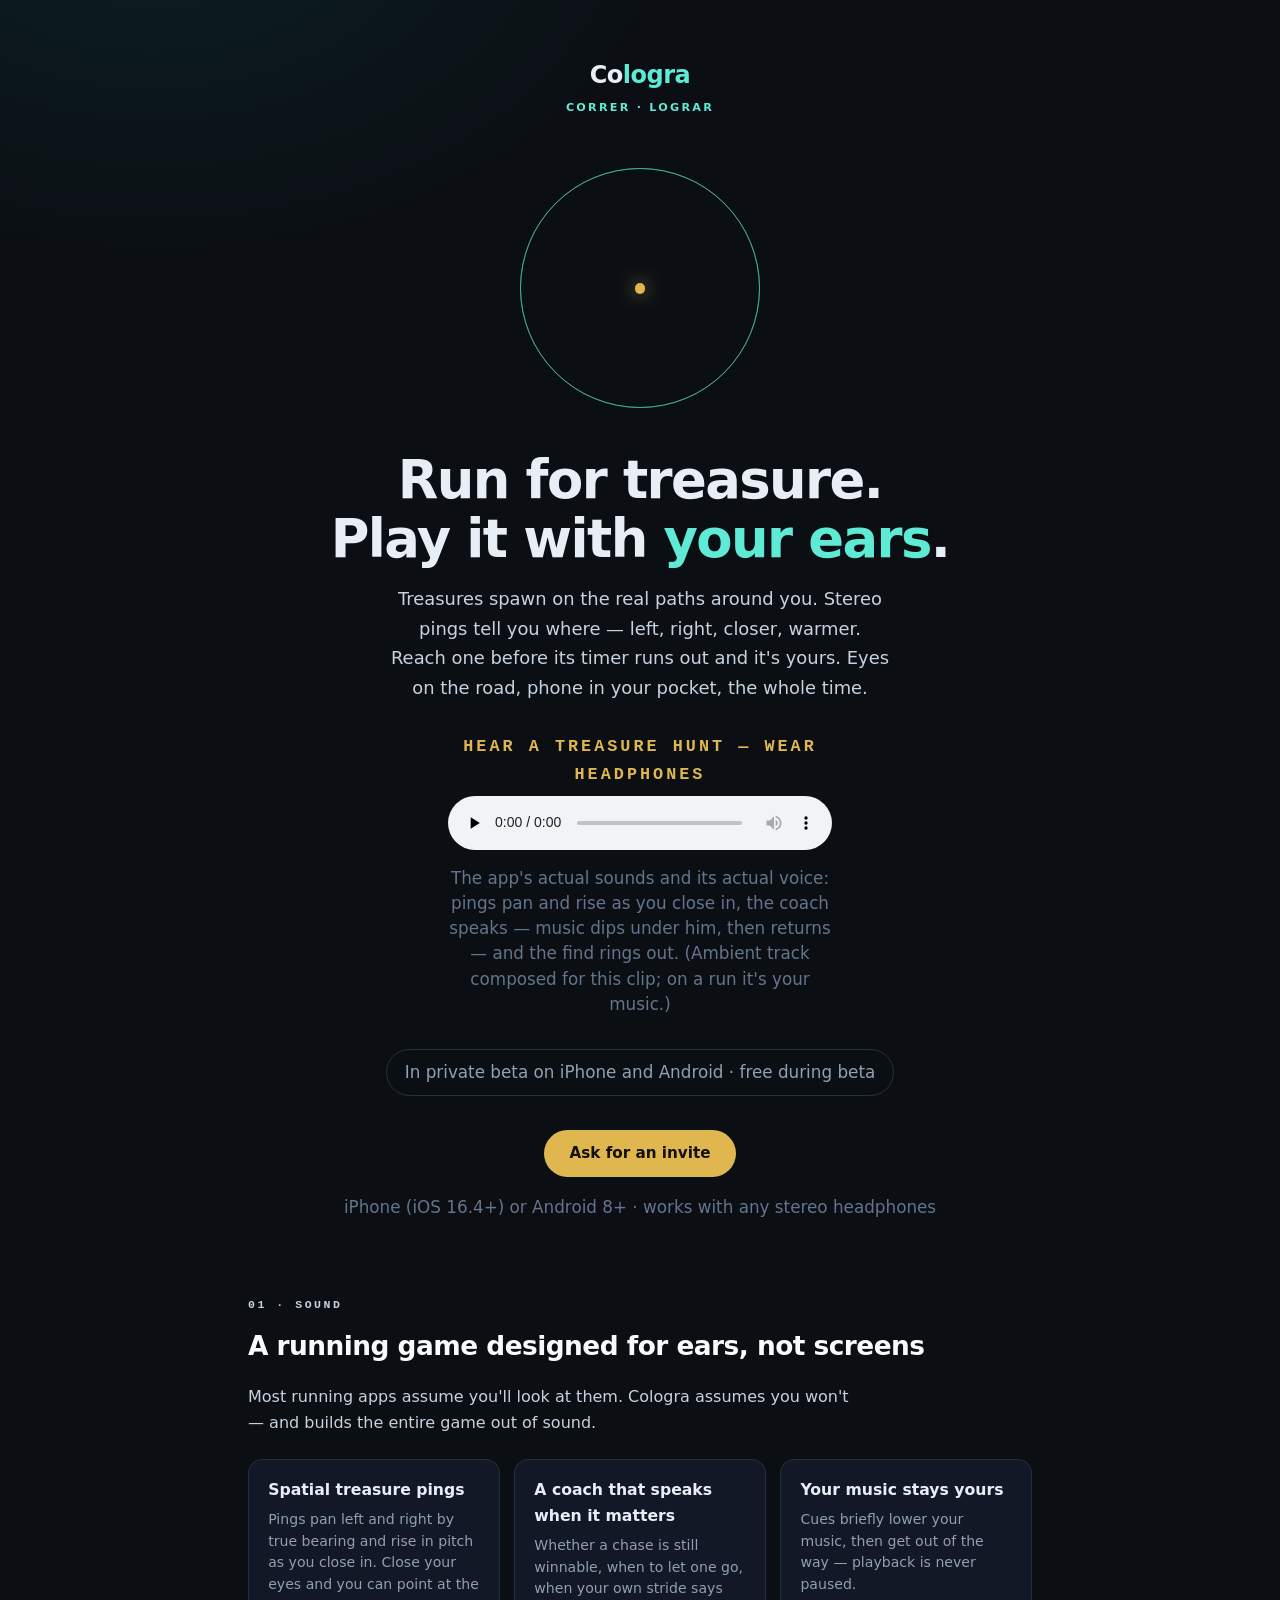
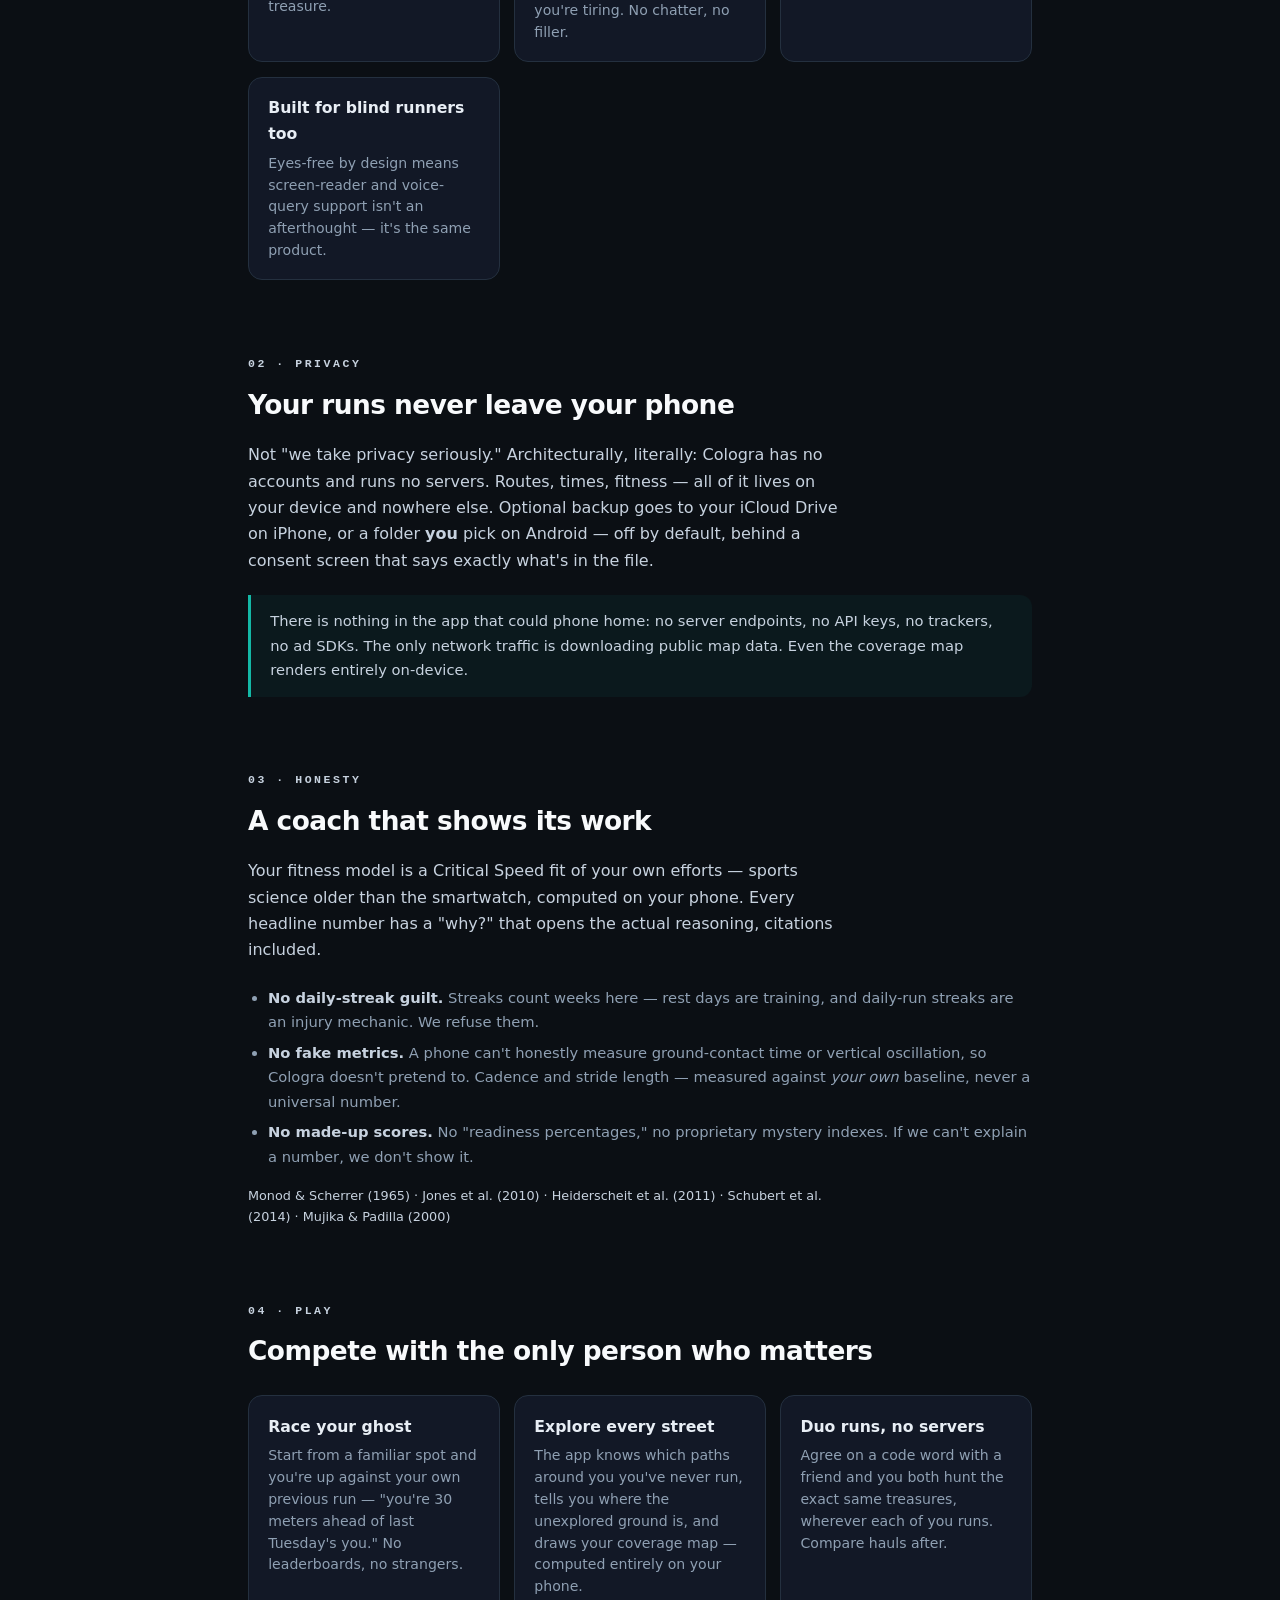
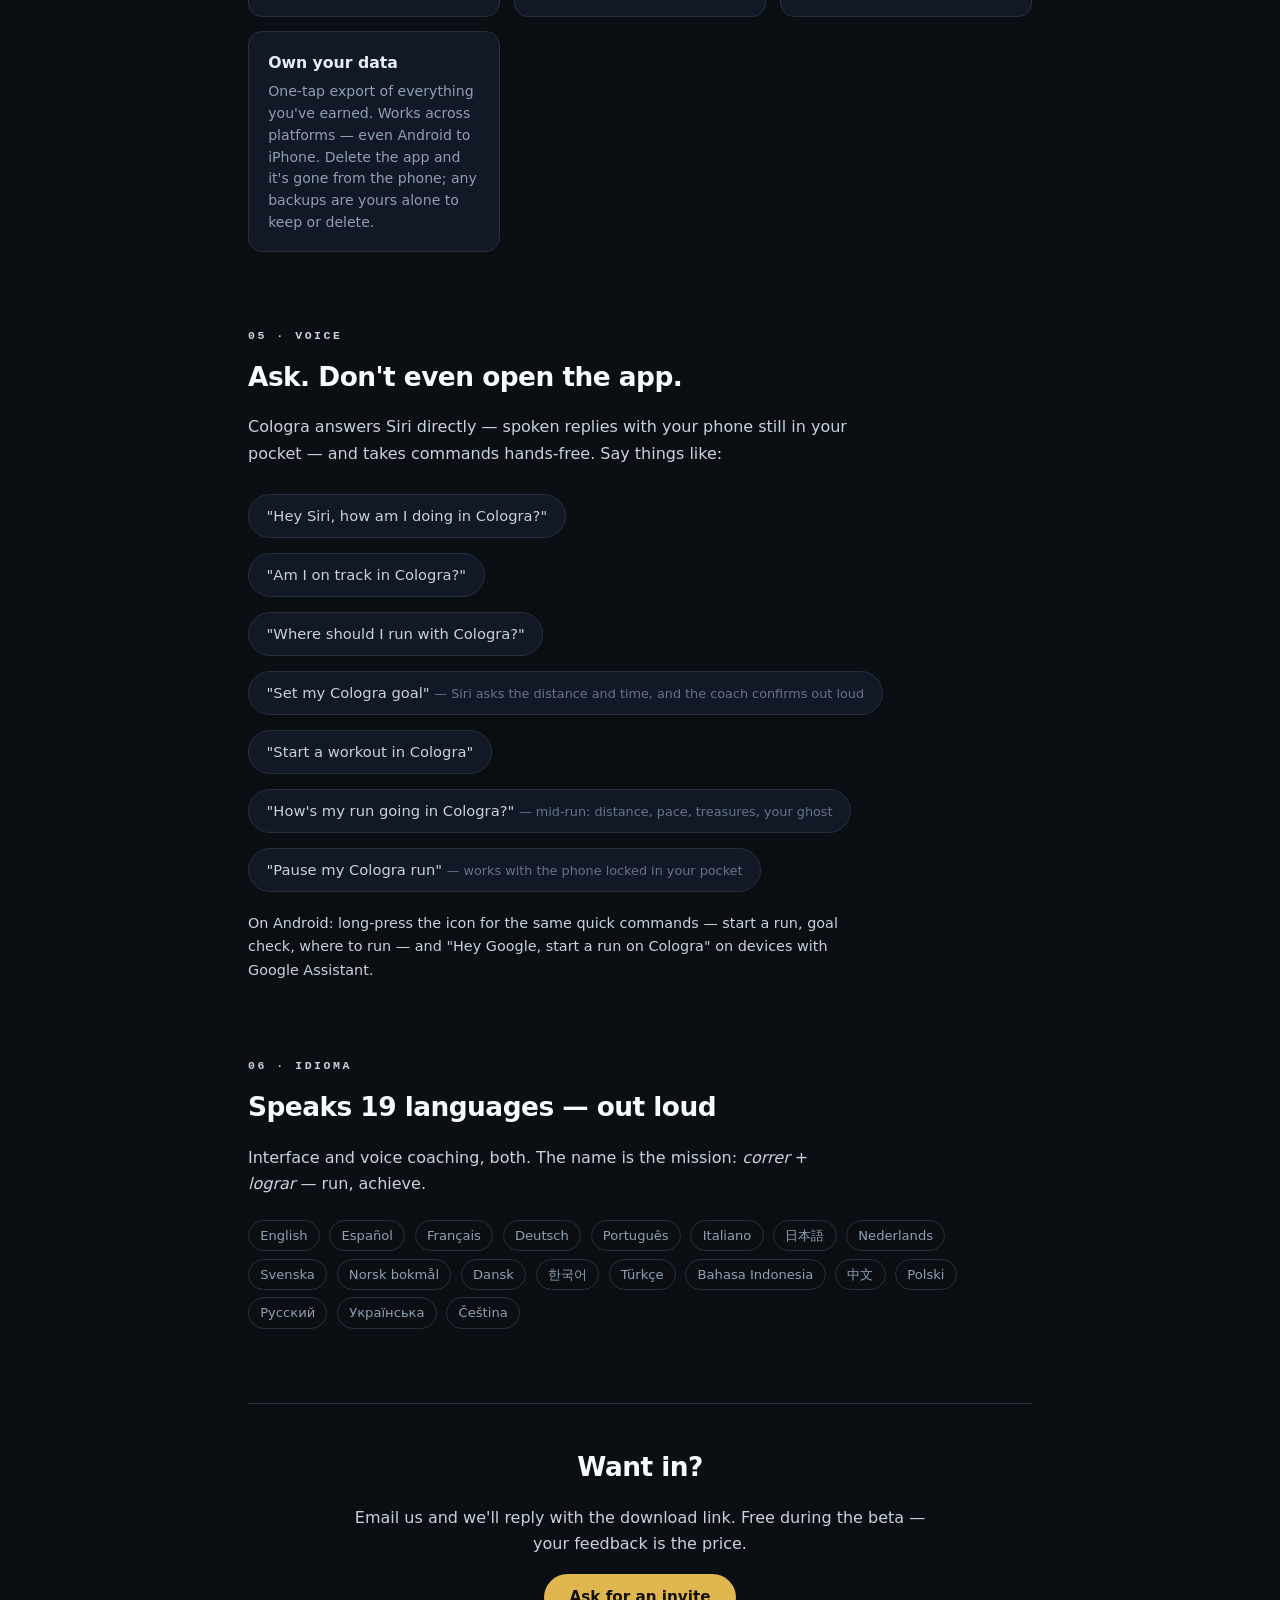
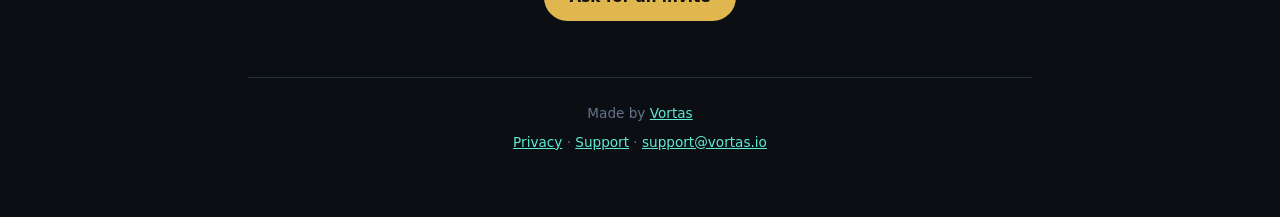
==== commit a85fa9ab: "Voice section: mid-run Siri examples; phrase roster matches the shipped 10" ====
--- a/index.html
+++ b/index.html
@@ -97,9 +97,10 @@
       <li>"Hey Siri, how am I doing in Cologra?"</li>
       <li>"Am I on track in Cologra?"</li>
       <li>"Where should I run with Cologra?"</li>
-      <li>"What are my Cologra workouts today?"</li>
       <li>"Set my Cologra goal" <span class="utter-note">— Siri asks the distance and time, and the coach confirms out loud</span></li>
       <li>"Start a workout in Cologra"</li>
+      <li>"How's my run going in Cologra?" <span class="utter-note">— mid-run: distance, pace, treasures, your ghost</span></li>
+      <li>"Pause my Cologra run" <span class="utter-note">— works with the phone locked in your pocket</span></li>
     </ul>
     <p class="utter-android">On Android: long-press the icon for the same quick commands — start a run,
     goal check, where to run — and "Hey Google, start a run on Cologra" on devices with Google Assistant.</p>
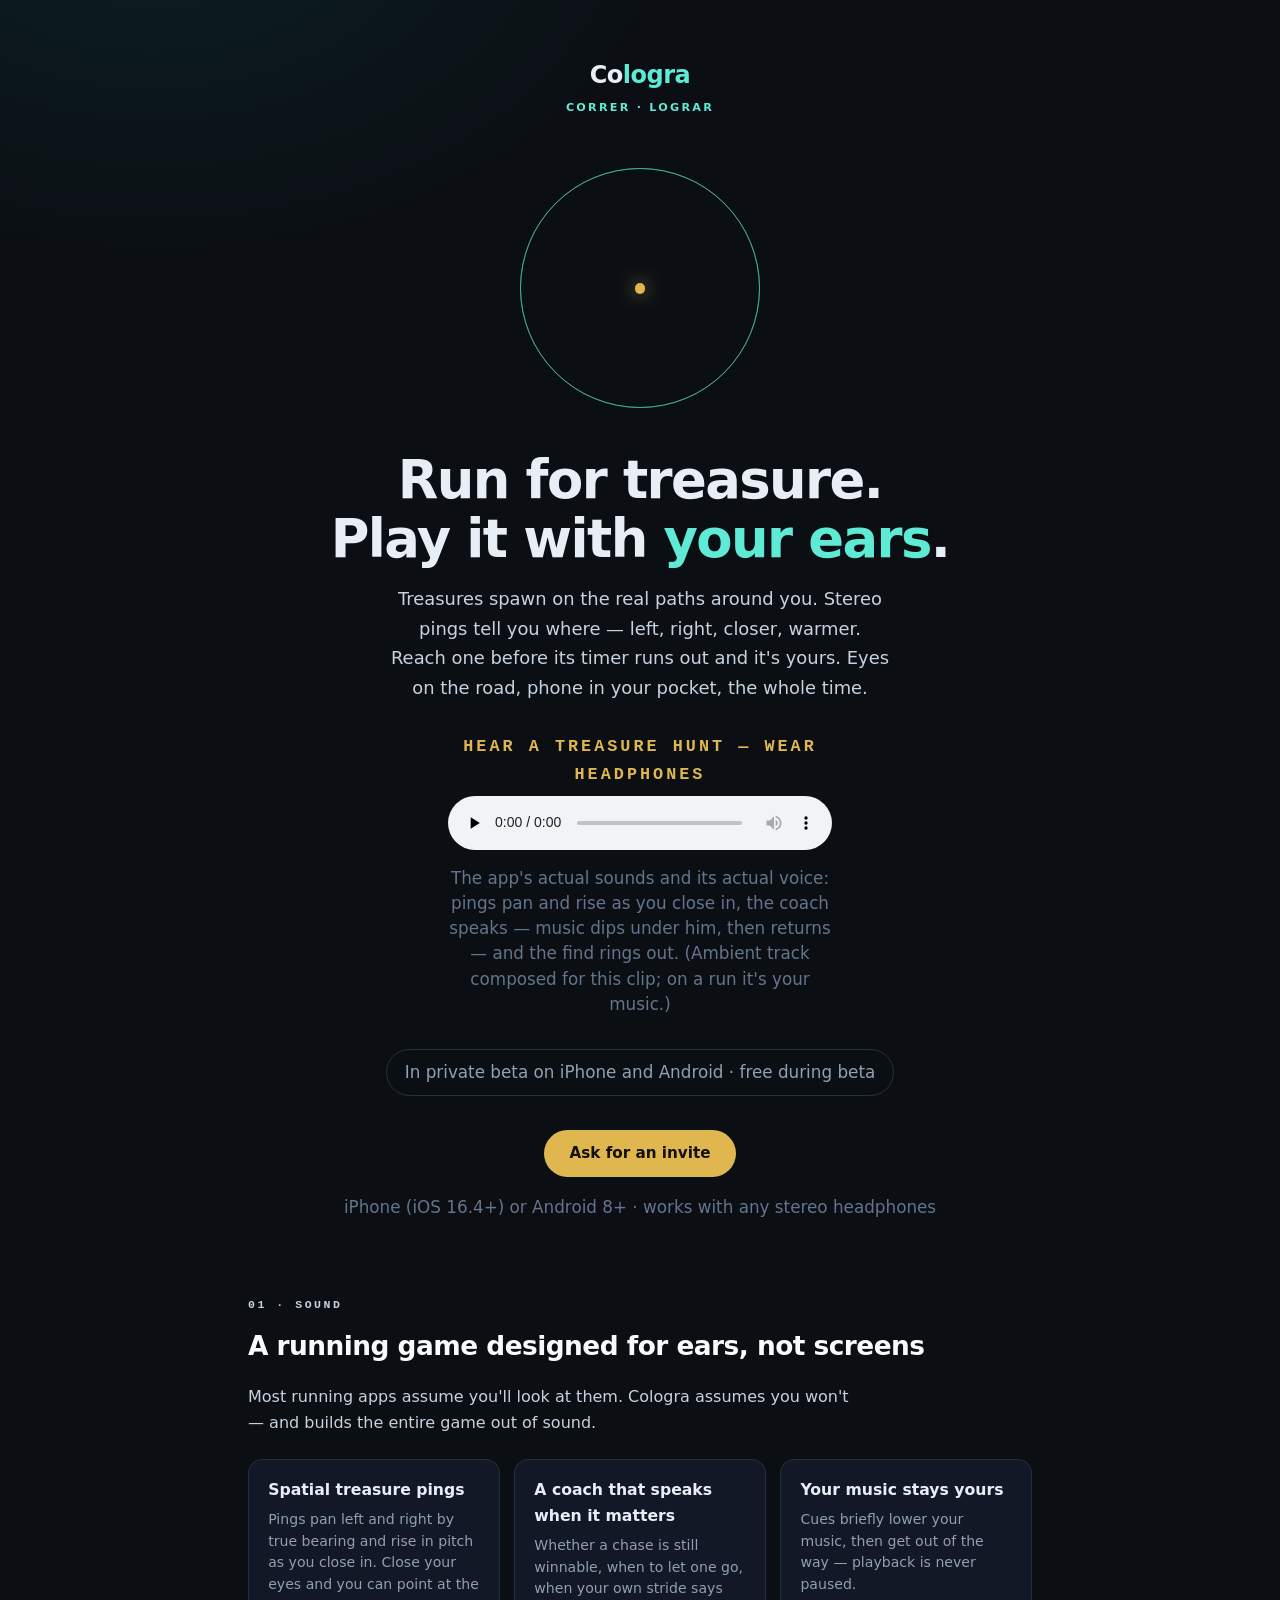
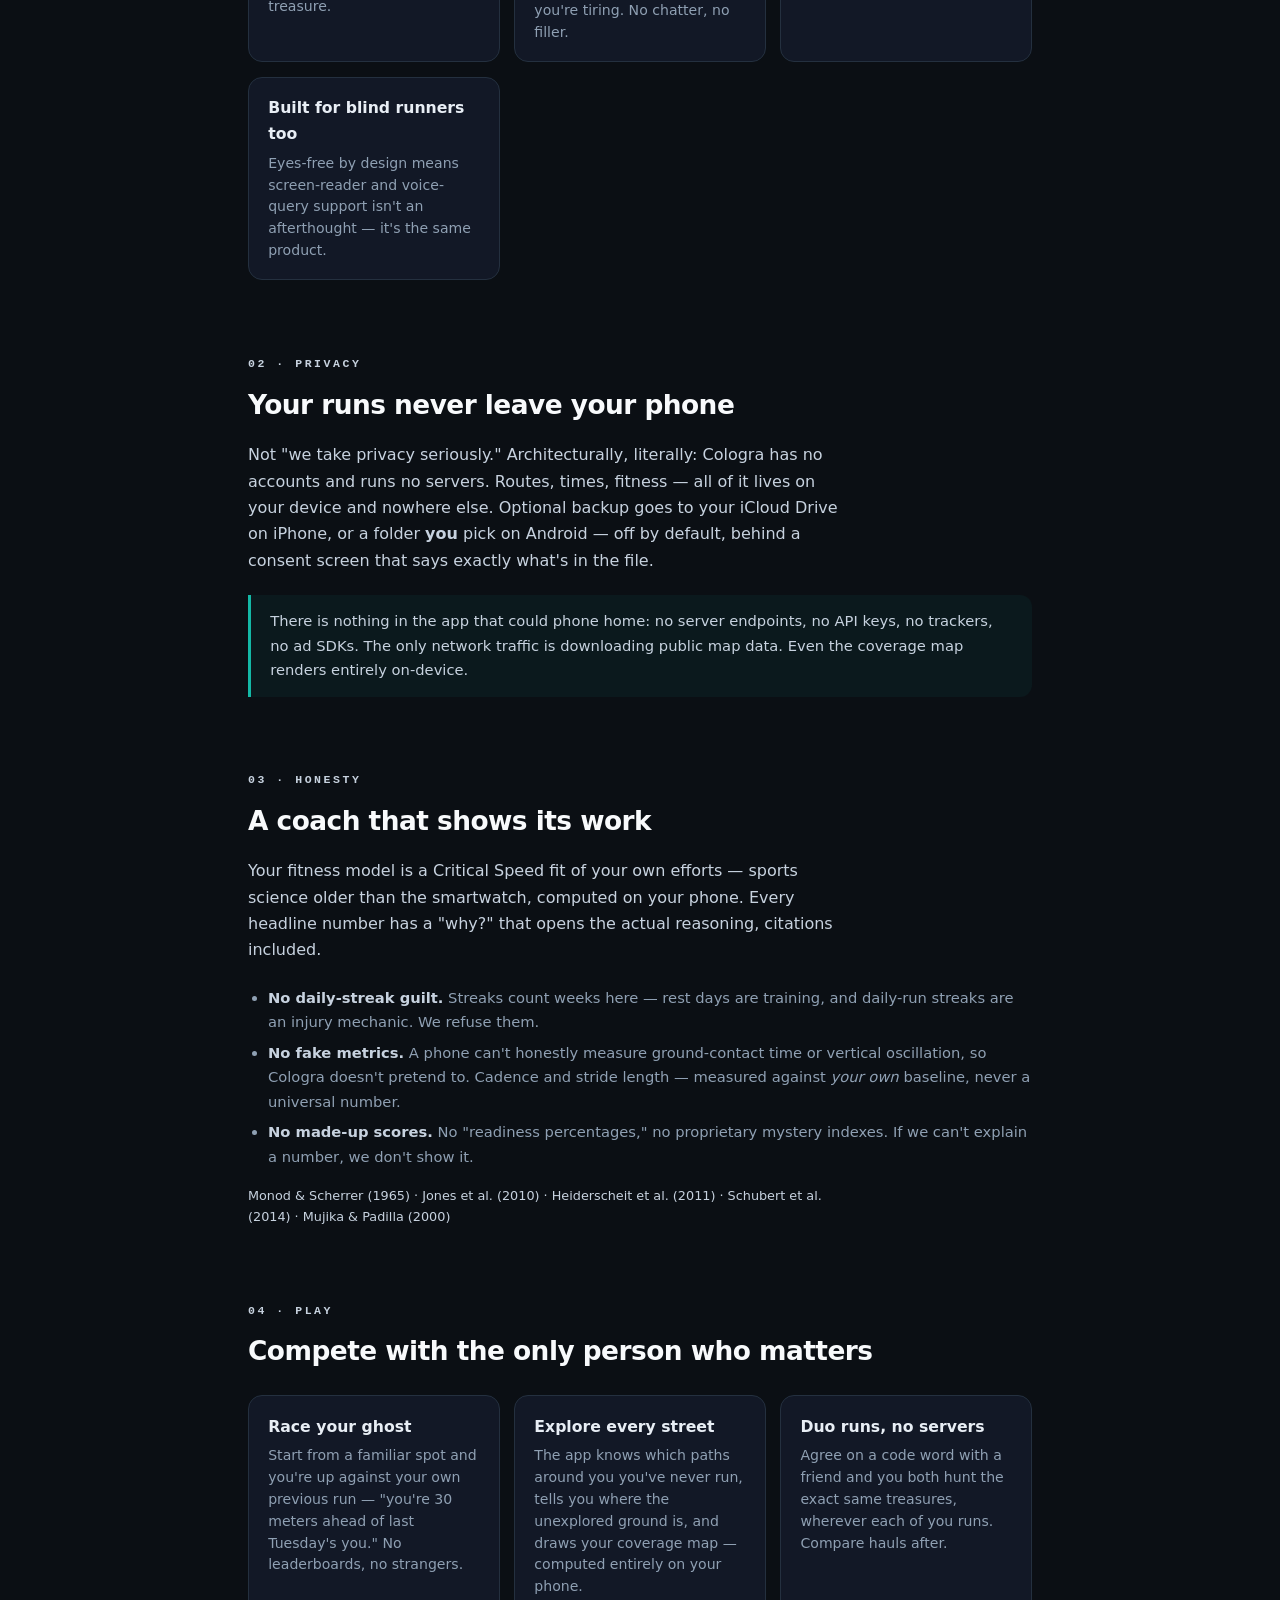
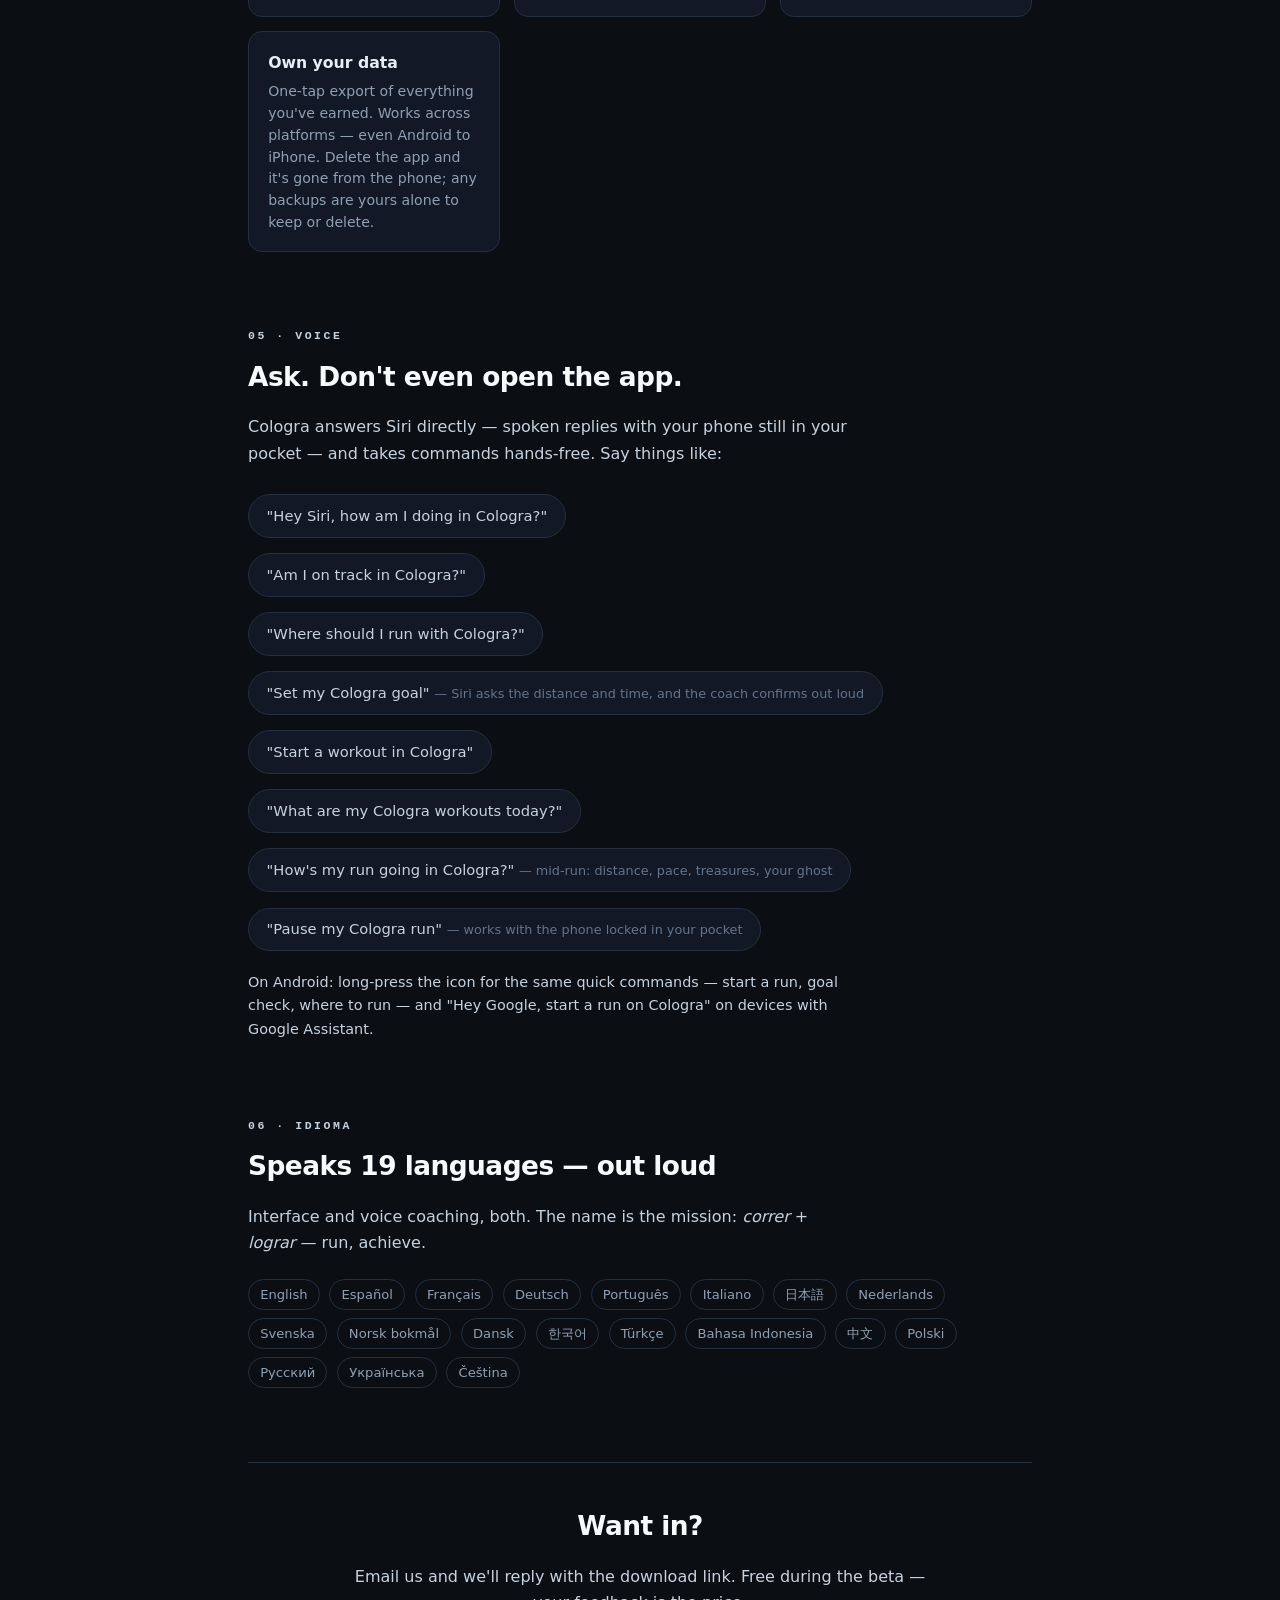
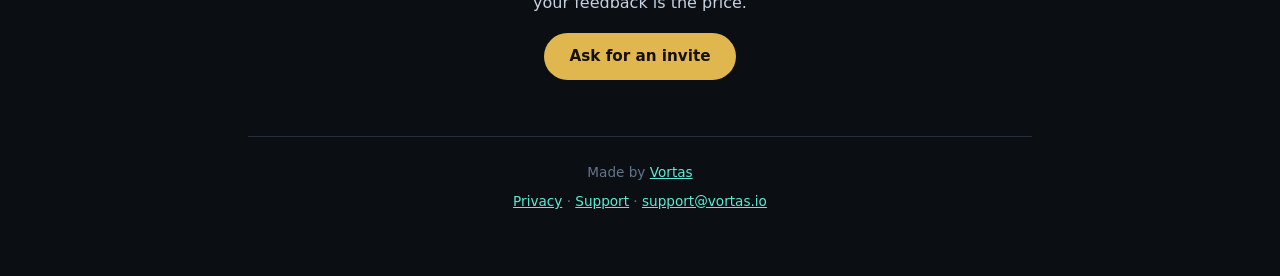
==== commit 22819d4f: "Voice section: workouts utterance restored (slot freed by control merge)" ====
--- a/index.html
+++ b/index.html
@@ -99,6 +99,7 @@
       <li>"Where should I run with Cologra?"</li>
       <li>"Set my Cologra goal" <span class="utter-note">— Siri asks the distance and time, and the coach confirms out loud</span></li>
       <li>"Start a workout in Cologra"</li>
+      <li>"What are my Cologra workouts today?"</li>
       <li>"How's my run going in Cologra?" <span class="utter-note">— mid-run: distance, pace, treasures, your ghost</span></li>
       <li>"Pause my Cologra run" <span class="utter-note">— works with the phone locked in your pocket</span></li>
     </ul>
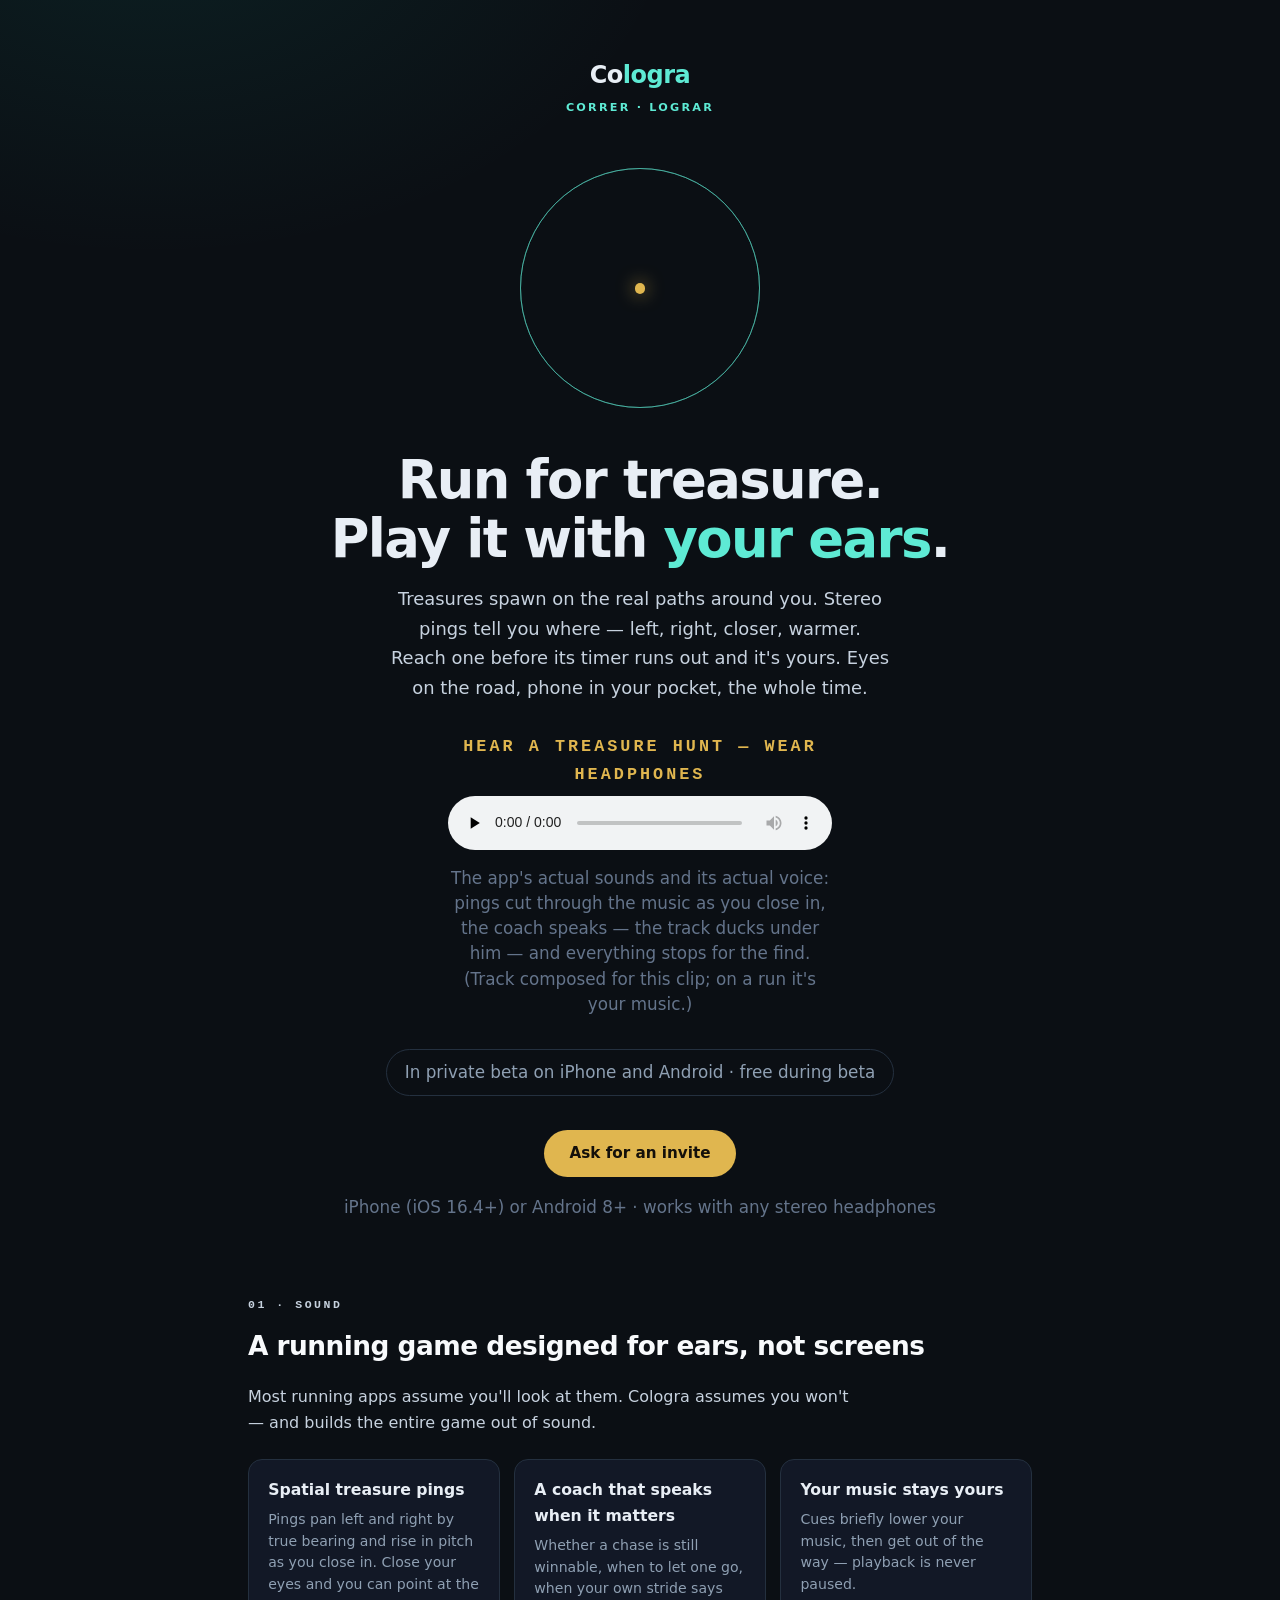
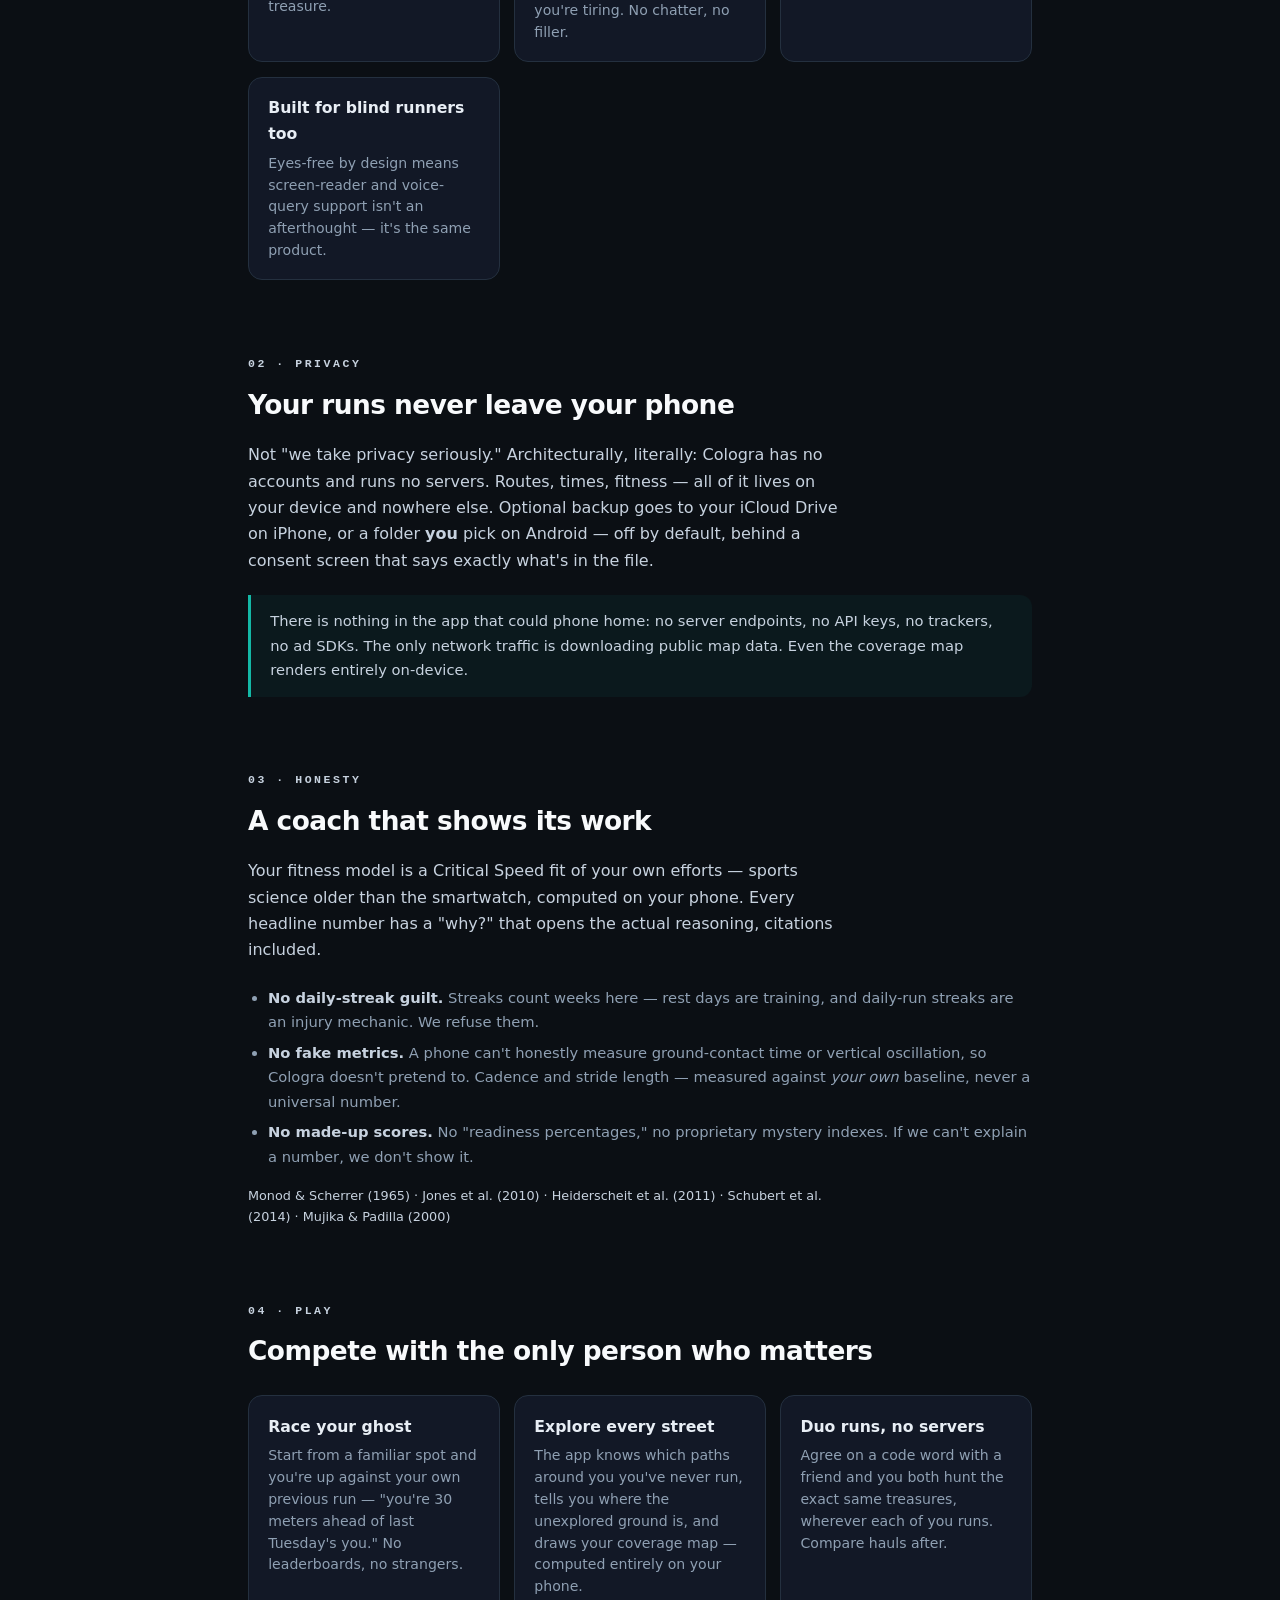
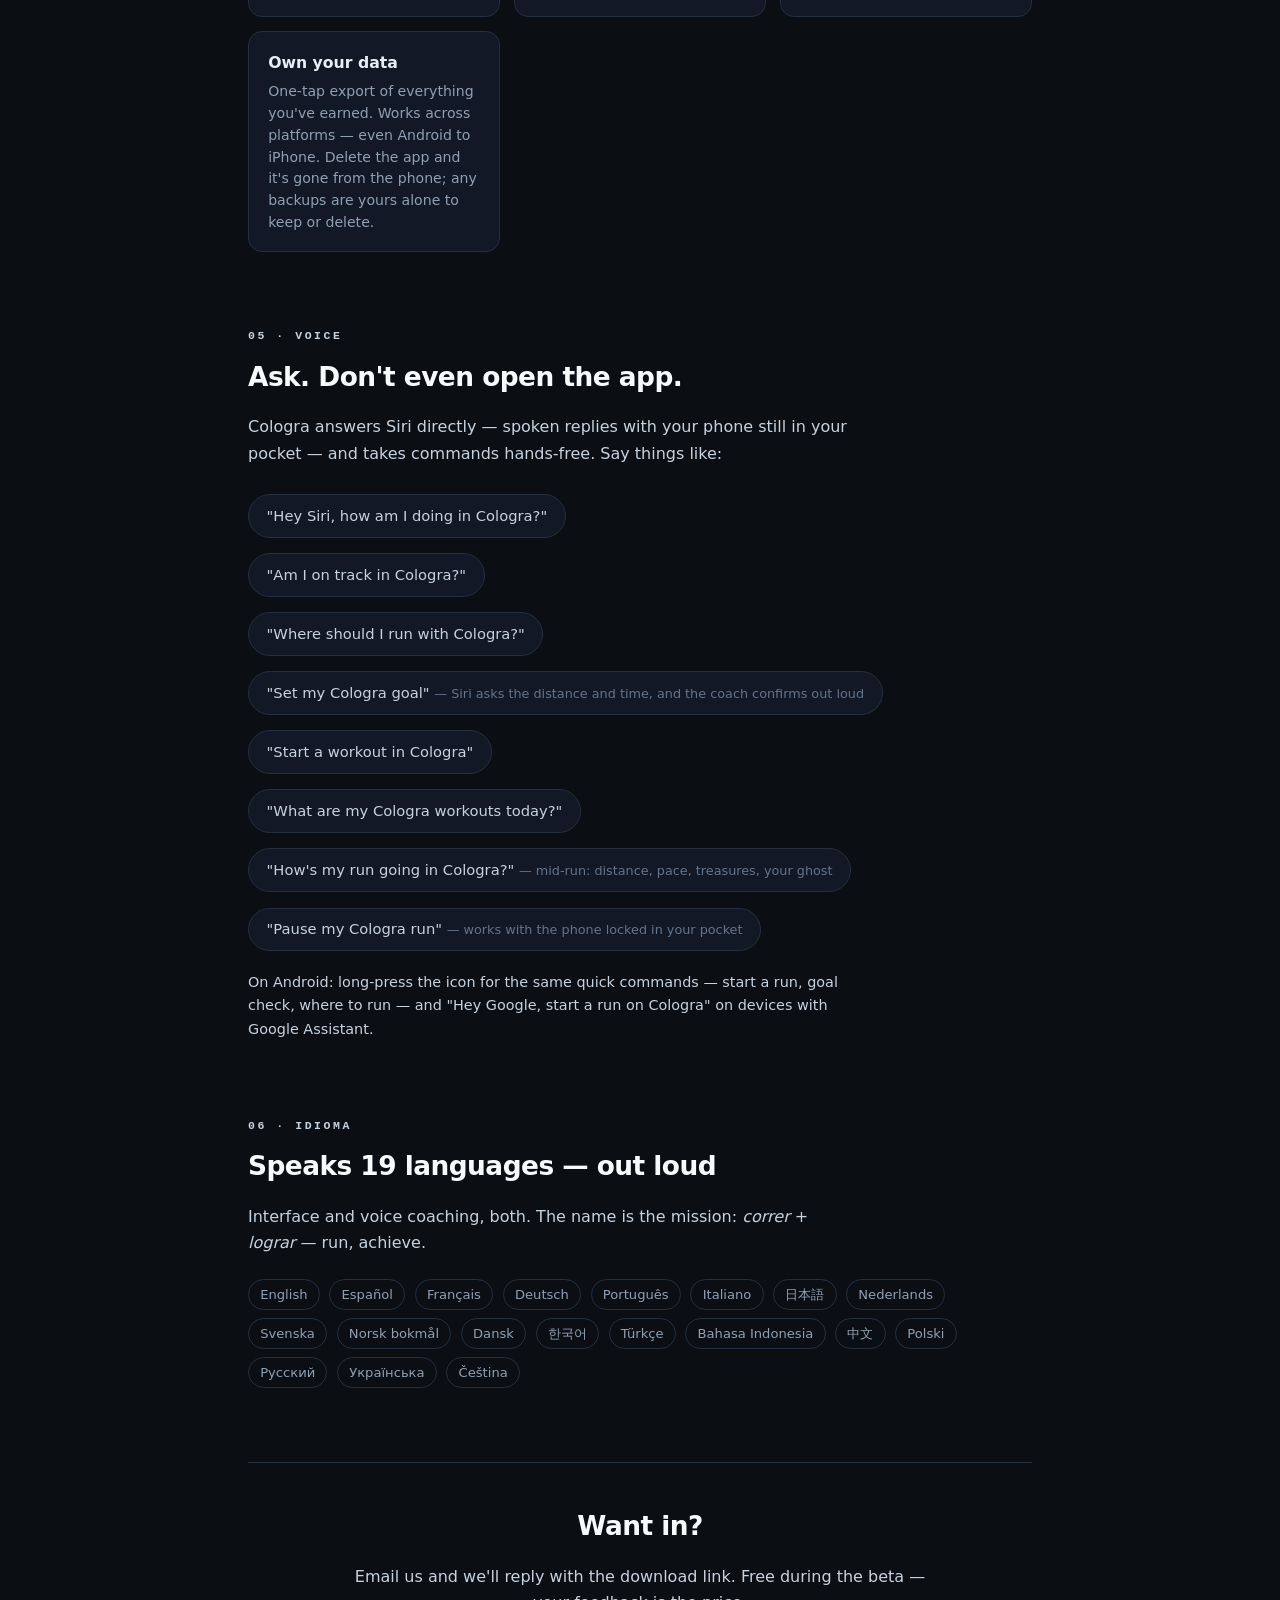
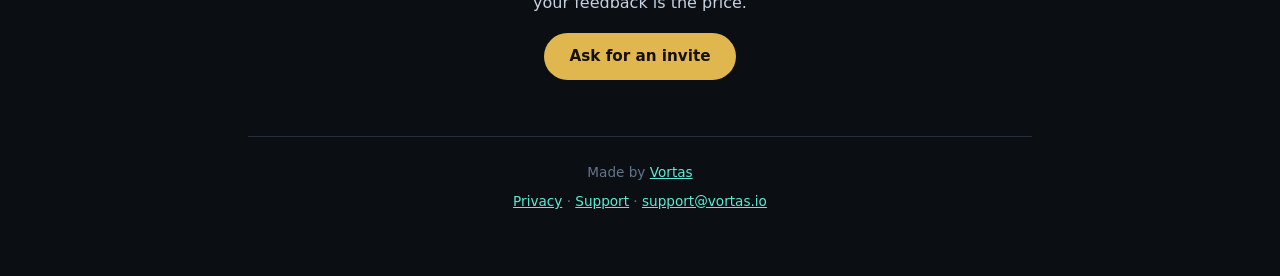
==== commit 54b3b09b: "Demo v6: driven synth-rock bed, dead-stop award moment" ====
--- a/index.html
+++ b/index.html
@@ -31,7 +31,7 @@
     <div class="demo">
       <p class="demo-label">Hear a treasure hunt — wear headphones</p>
       <audio controls preload="none" src="/demo.m4a"></audio>
-      <p class="demo-sub">The app's actual sounds and its actual voice: pings pan and rise as you close in, the coach speaks — music dips under him, then returns — and the find rings out. (Ambient track composed for this clip; on a run it's your music.)</p>
+      <p class="demo-sub">The app's actual sounds and its actual voice: pings cut through the music as you close in, the coach speaks — the track ducks under him — and everything stops for the find. (Track composed for this clip; on a run it's your music.)</p>
     </div>
     <p class="beta">In private beta on iPhone and Android · free during beta</p>
     <p><a class="cta-btn" href="mailto:support@vortas.io?subject=Cologra%20beta%20invite&body=Phone%20model%3A%20%0AiPhone%20or%20Android%3A%20">Ask for an invite</a></p>
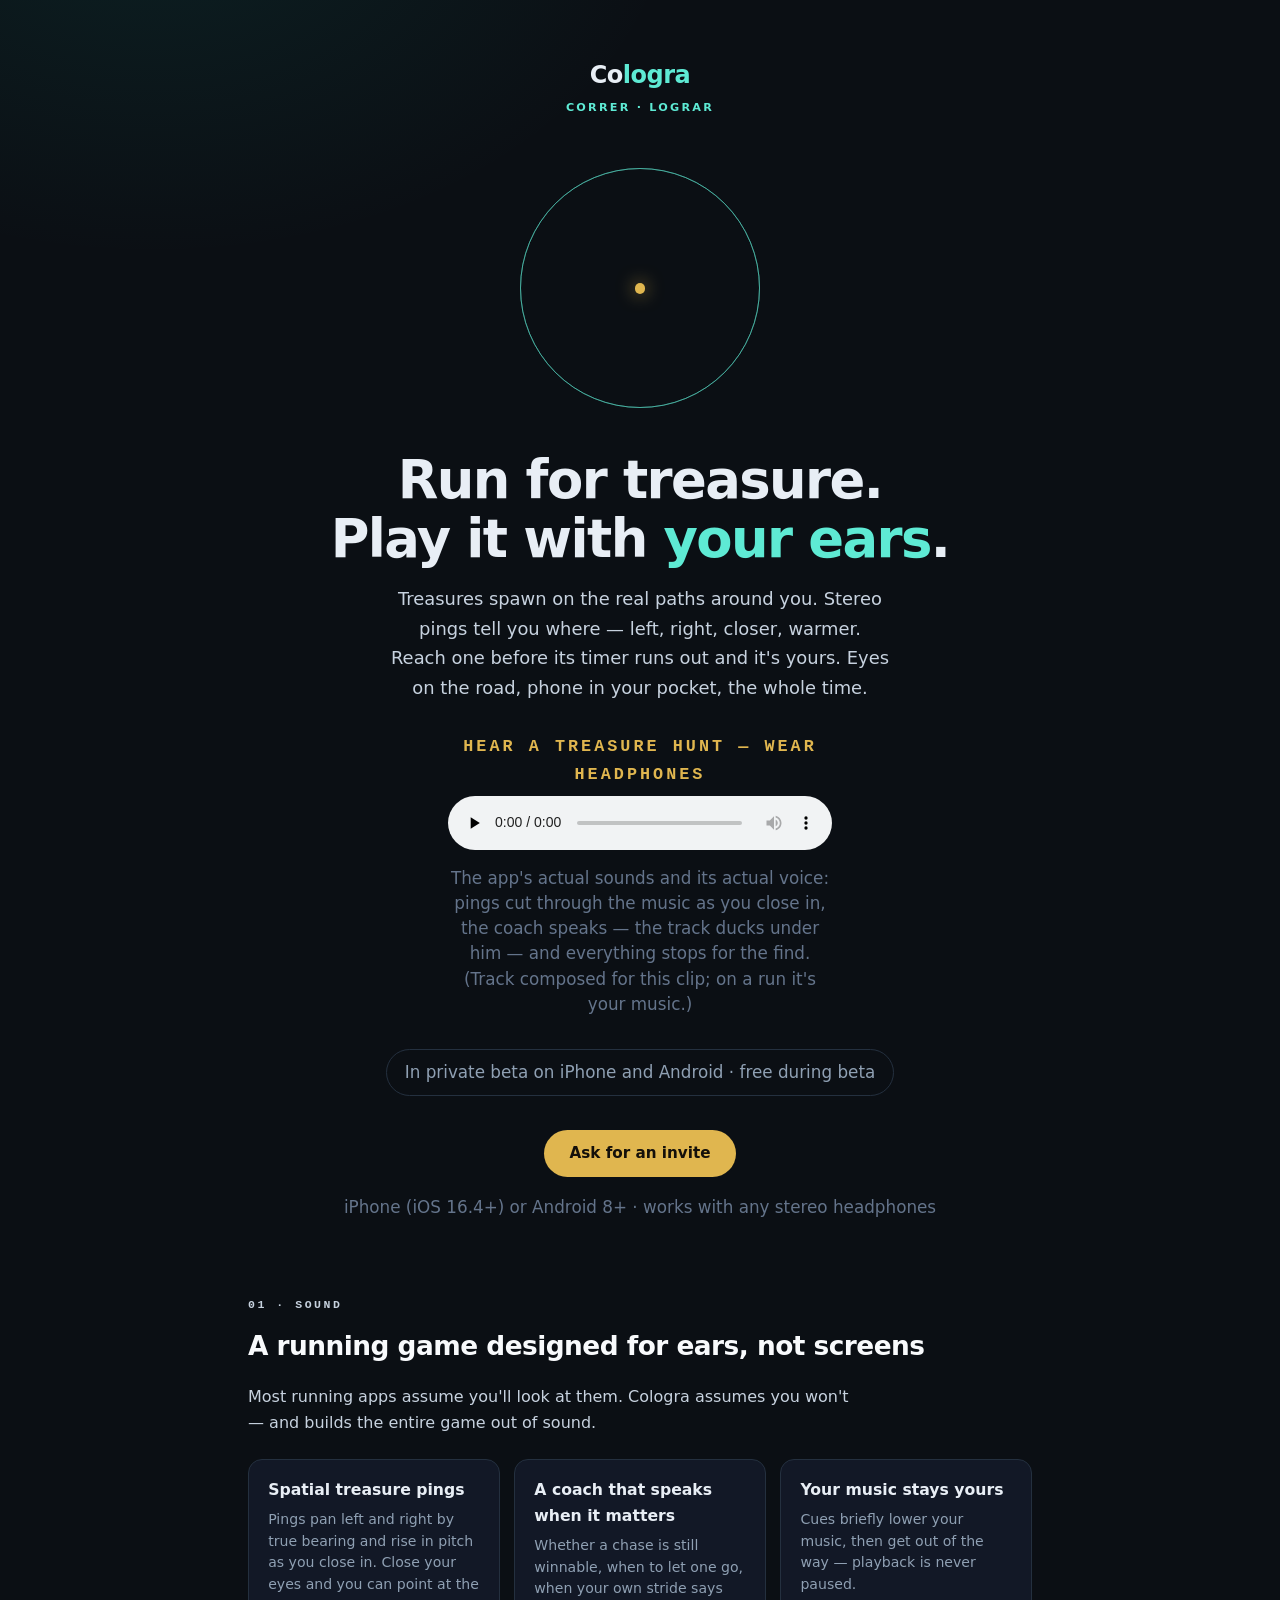
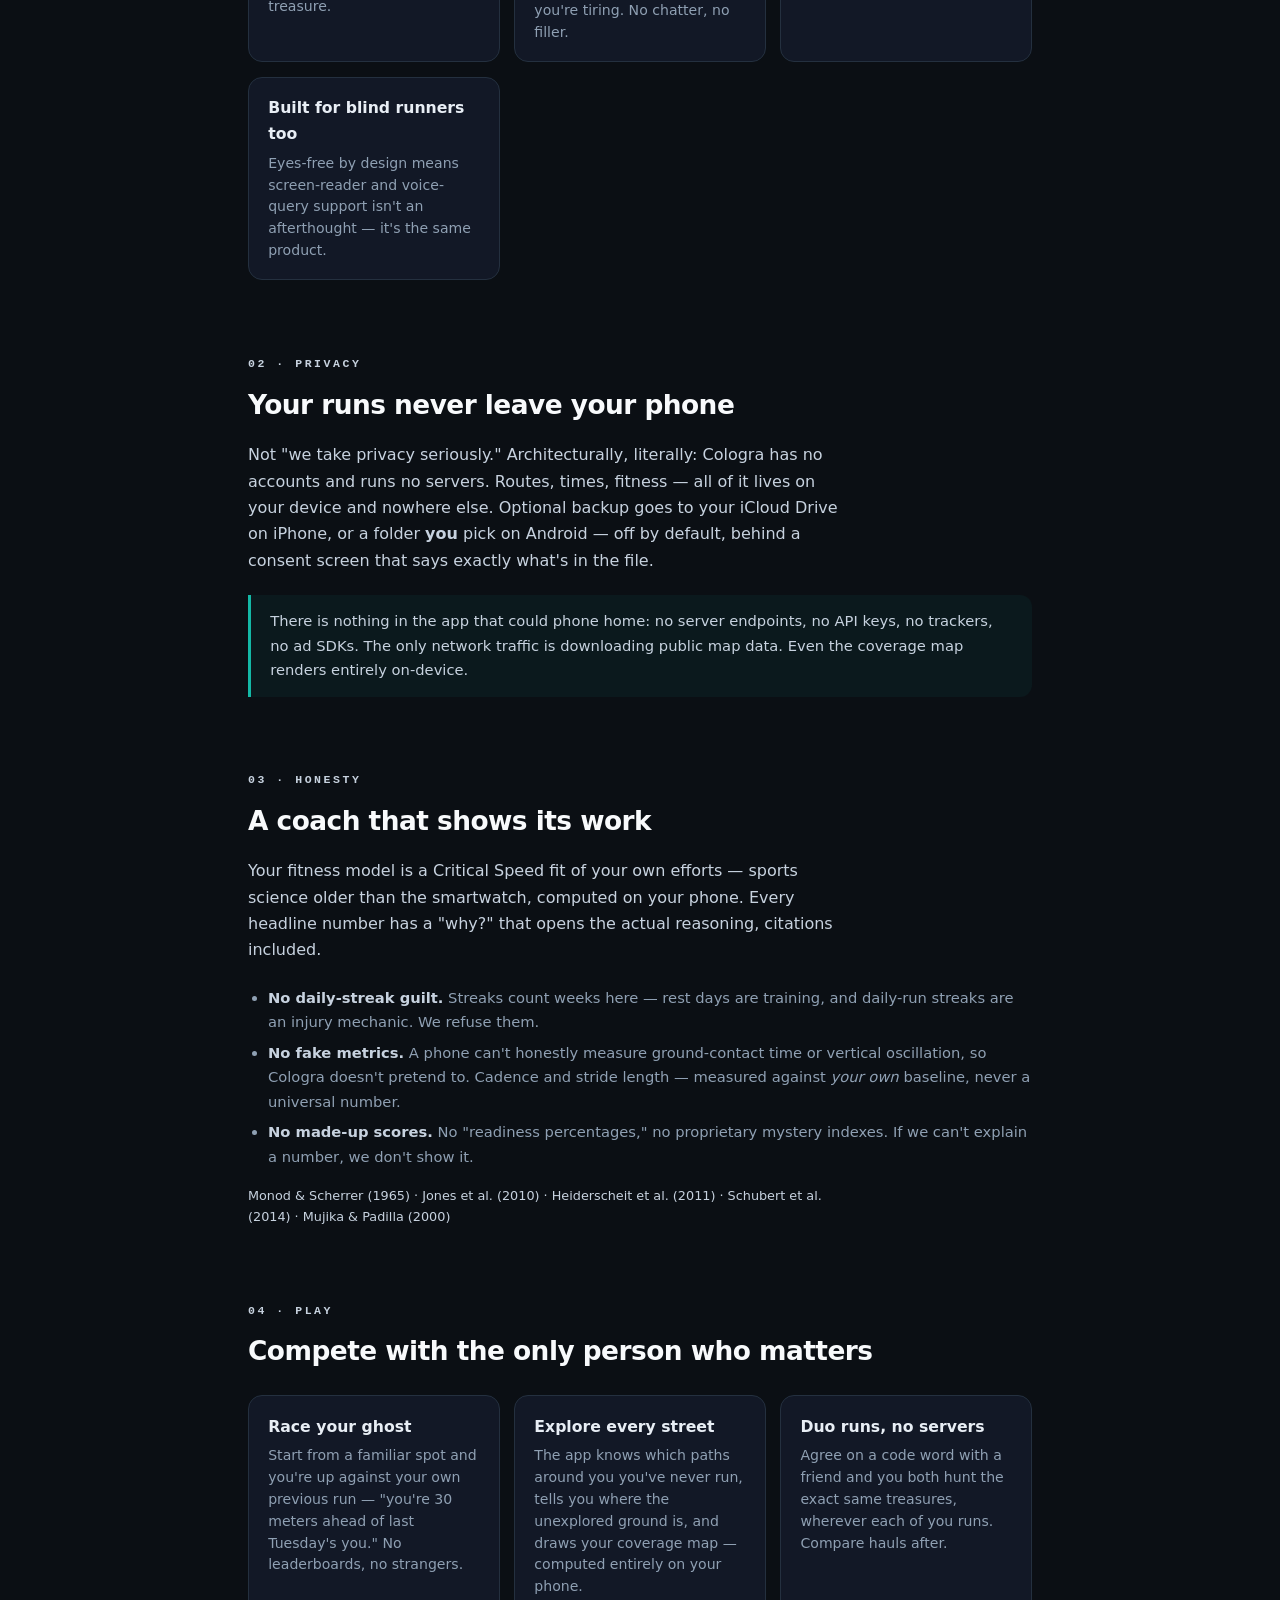
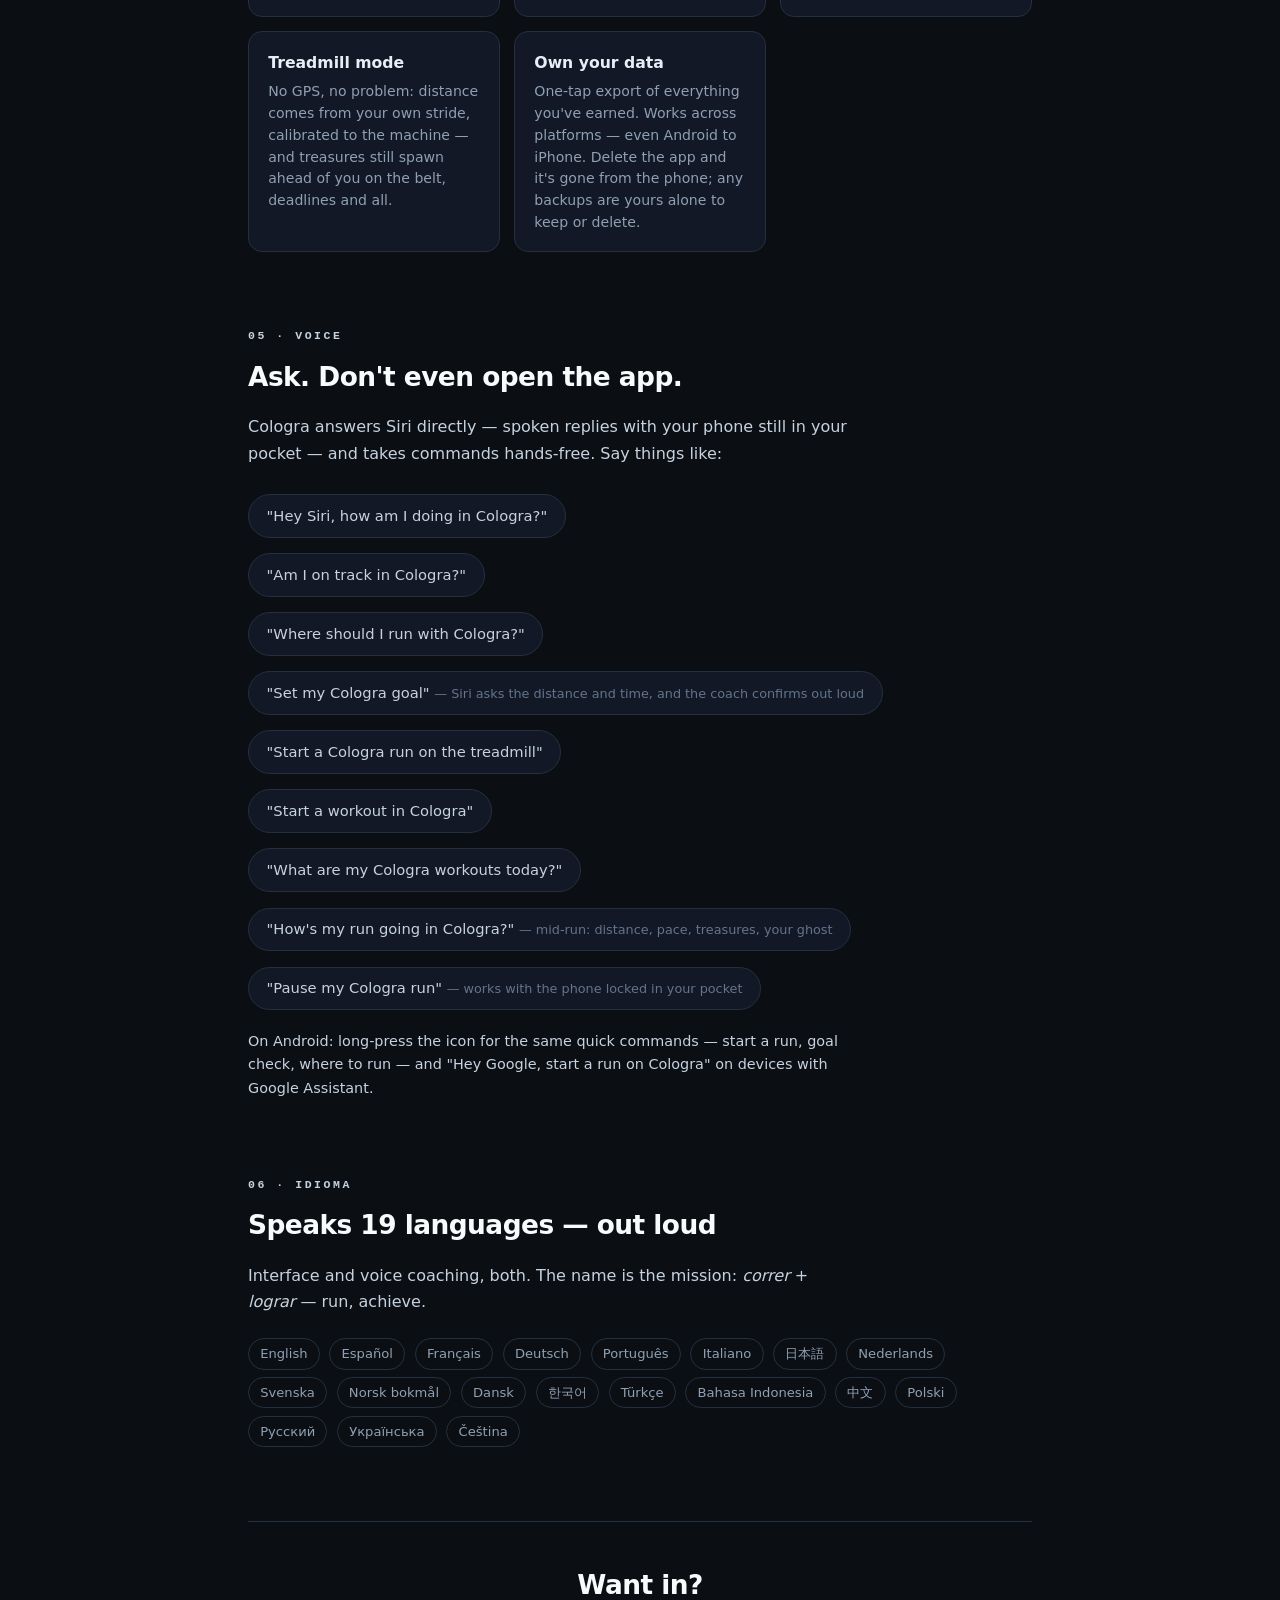
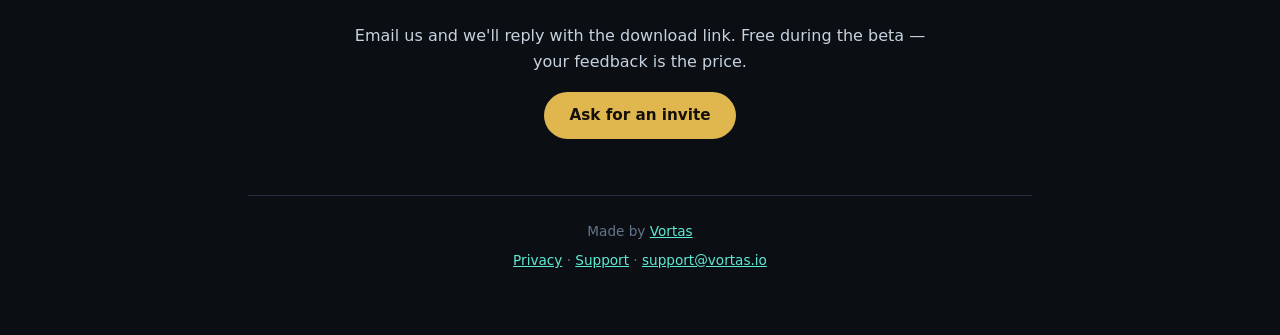
==== commit f56b0a85: "Treadmill mode joins the differentiators + its Siri utterance" ====
--- a/index.html
+++ b/index.html
@@ -84,6 +84,7 @@
       <div class="card"><h3>Race your ghost</h3><p>Start from a familiar spot and you're up against your own previous run — "you're 30 meters ahead of last Tuesday's you." No leaderboards, no strangers.</p></div>
       <div class="card"><h3>Explore every street</h3><p>The app knows which paths around you you've never run, tells you where the unexplored ground is, and draws your coverage map — computed entirely on your phone.</p></div>
       <div class="card"><h3>Duo runs, no servers</h3><p>Agree on a code word with a friend and you both hunt the exact same treasures, wherever each of you runs. Compare hauls after.</p></div>
+      <div class="card"><h3>Treadmill mode</h3><p>No GPS, no problem: distance comes from your own stride, calibrated to the machine — and treasures still spawn ahead of you on the belt, deadlines and all.</p></div>
       <div class="card"><h3>Own your data</h3><p>One-tap export of everything you've earned. Works across platforms — even Android to iPhone. Delete the app and it's gone from the phone; any backups are yours alone to keep or delete.</p></div>
     </div>
   </section>
@@ -98,6 +99,7 @@
       <li>"Am I on track in Cologra?"</li>
       <li>"Where should I run with Cologra?"</li>
       <li>"Set my Cologra goal" <span class="utter-note">— Siri asks the distance and time, and the coach confirms out loud</span></li>
+      <li>"Start a Cologra run on the treadmill"</li>
       <li>"Start a workout in Cologra"</li>
       <li>"What are my Cologra workouts today?"</li>
       <li>"How's my run going in Cologra?" <span class="utter-note">— mid-run: distance, pace, treasures, your ghost</span></li>
